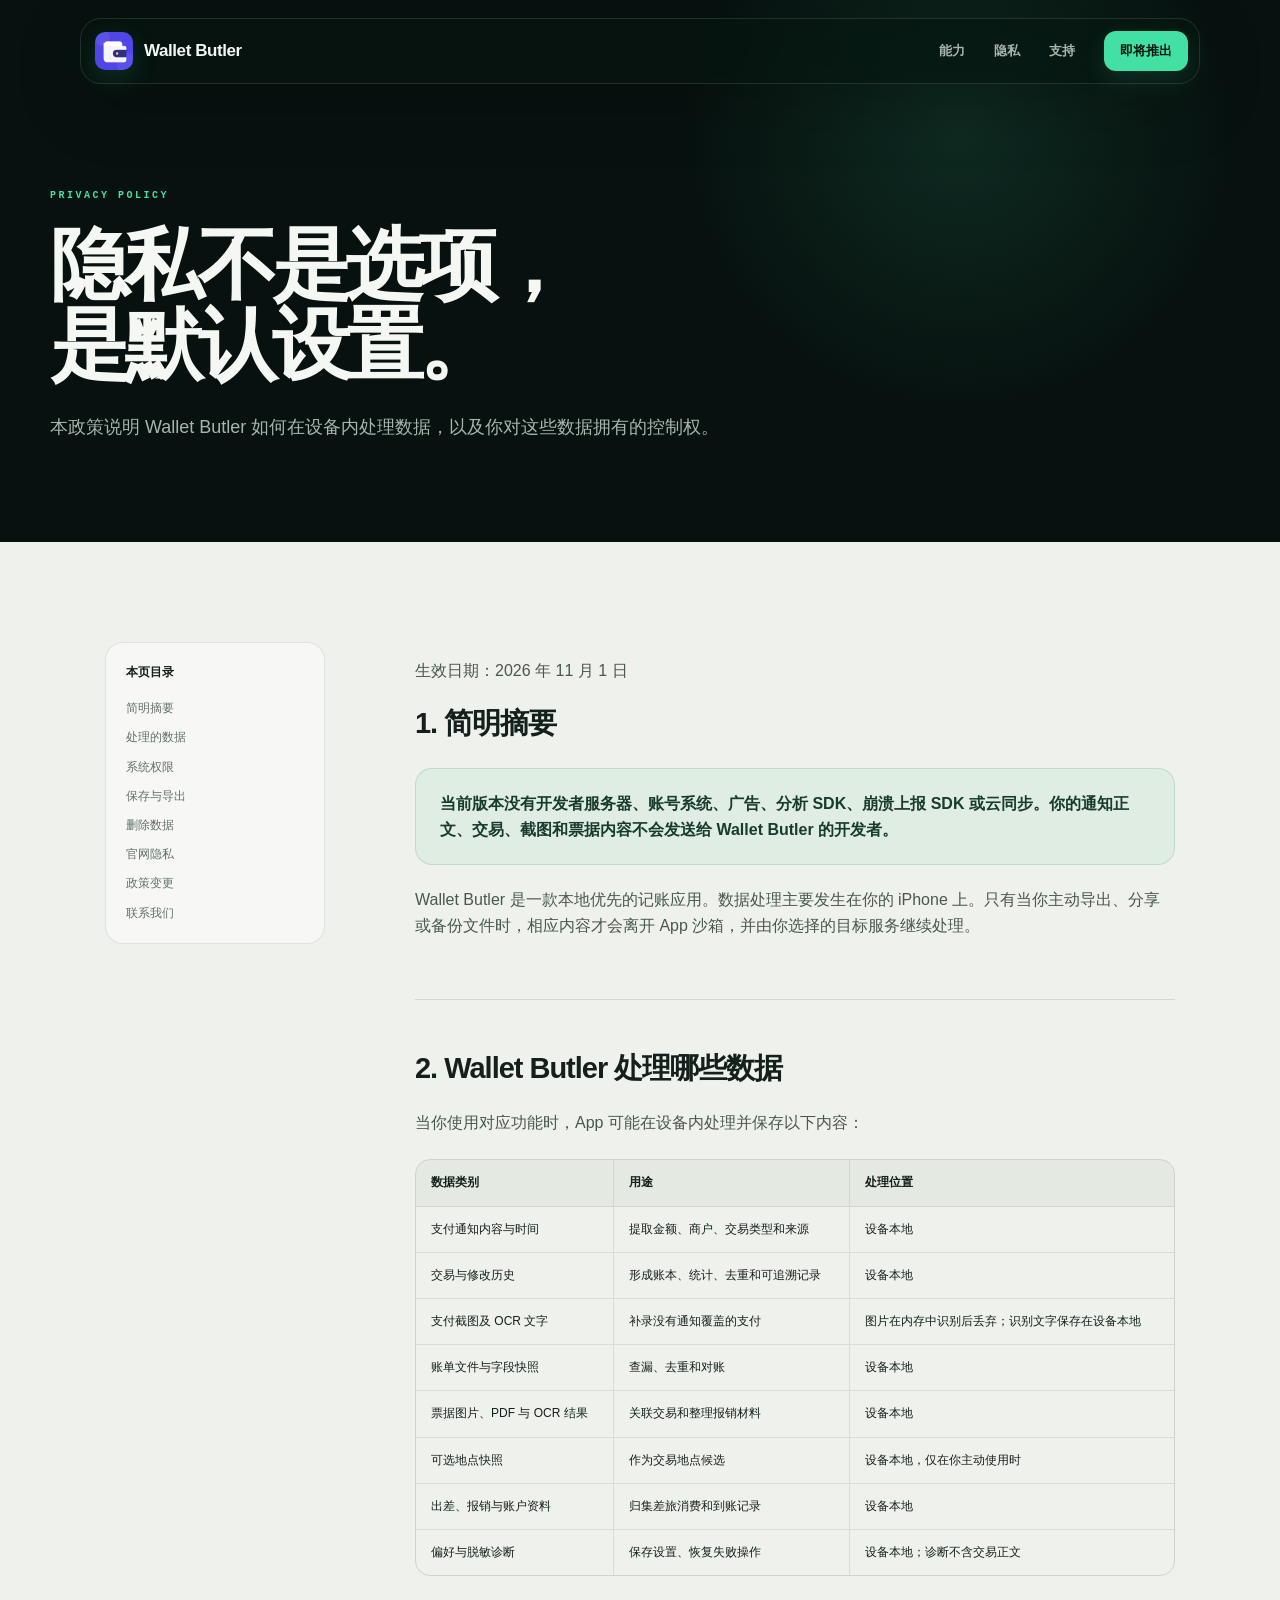
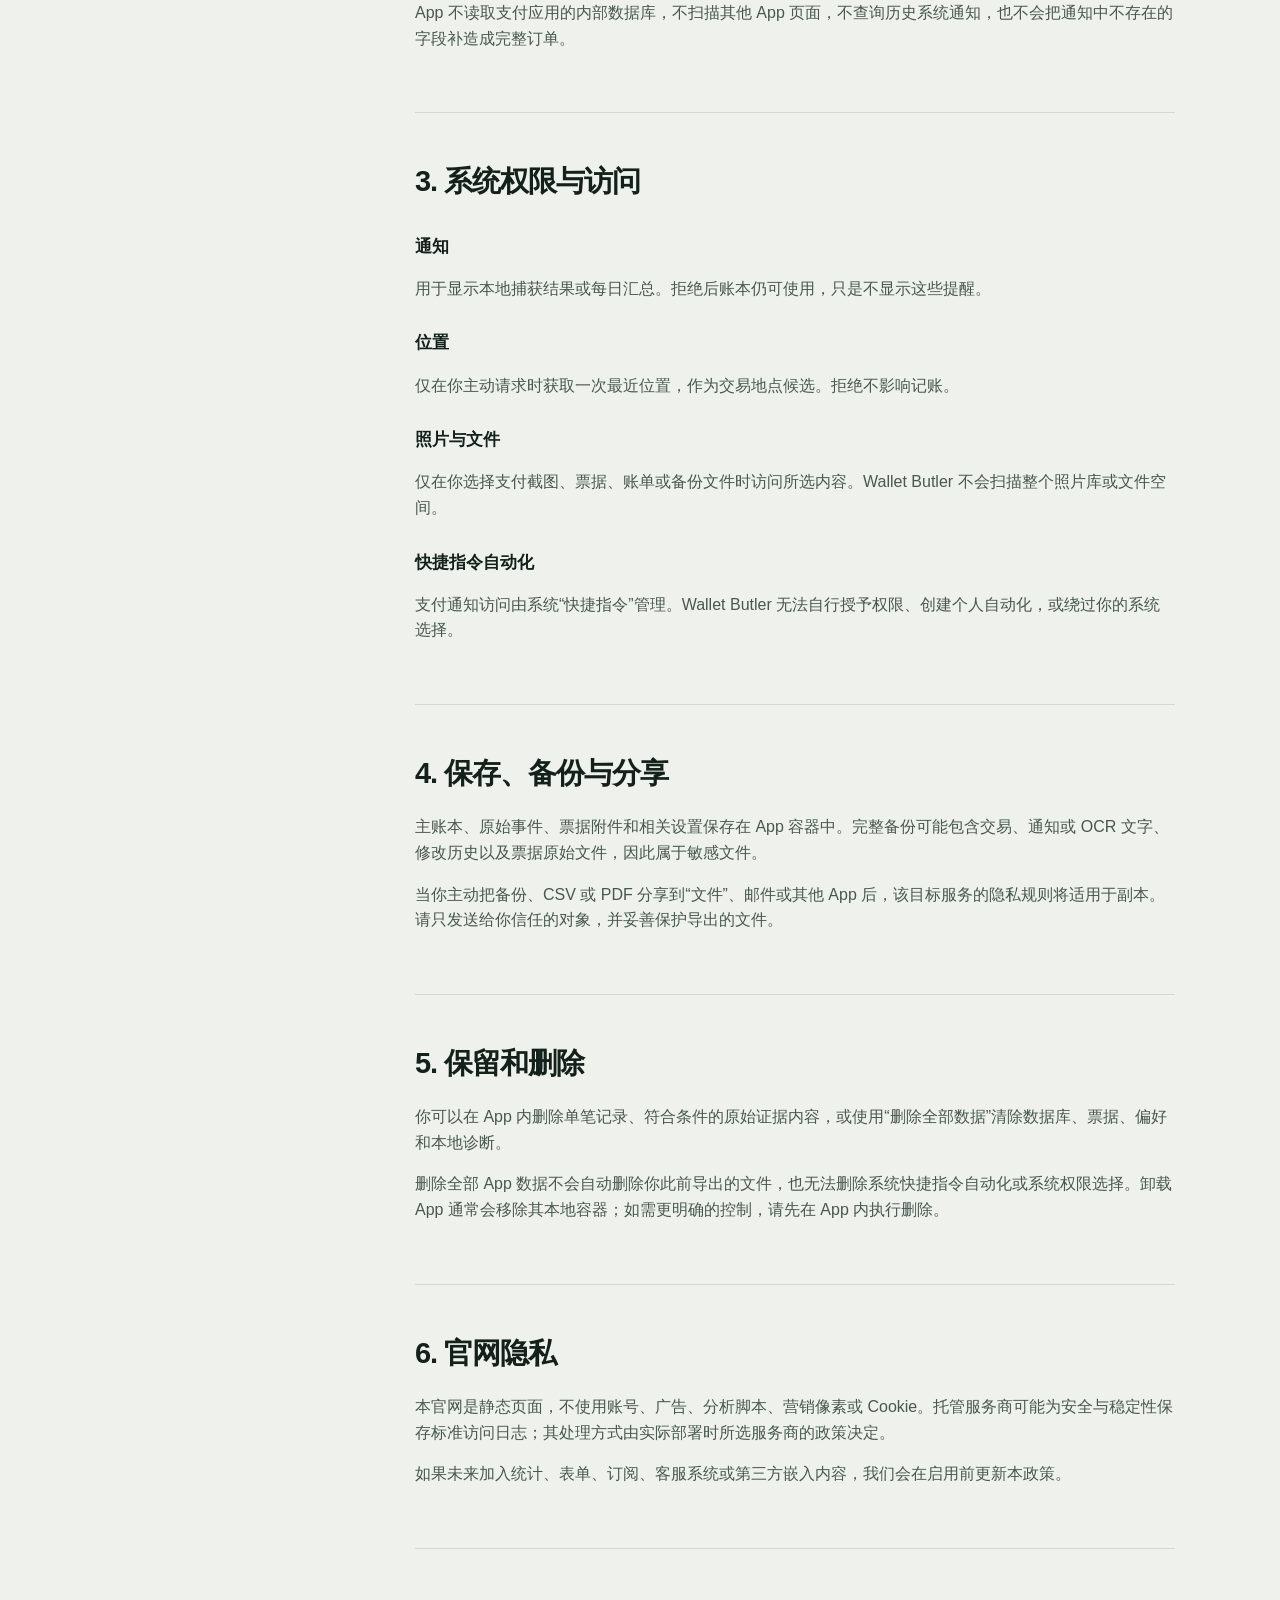
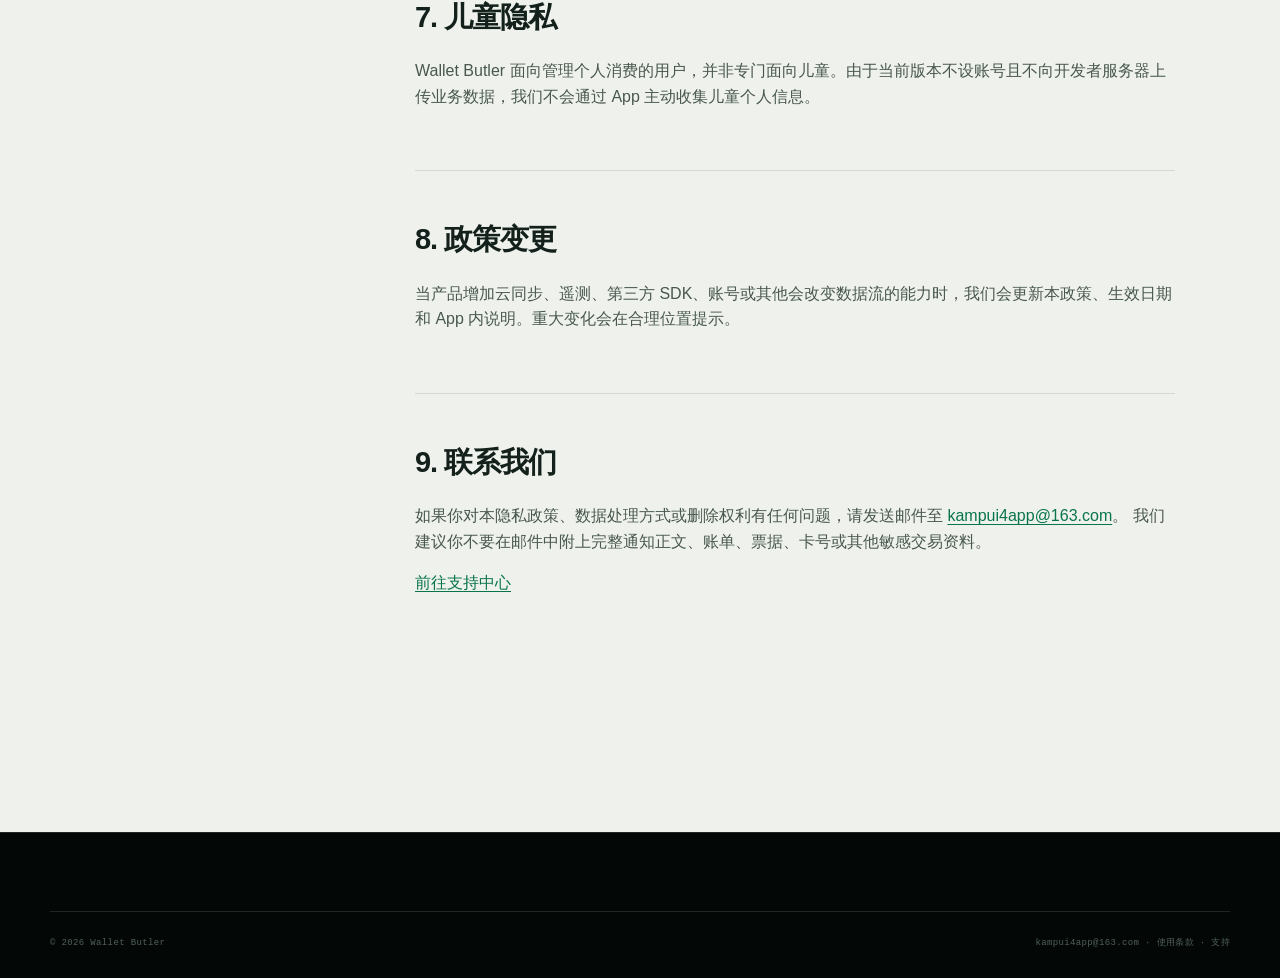
==== privacy.html @ 22703578 "Add files via upload" ====
<!doctype html>
<html lang="zh-CN">
  <head>
    <meta charset="utf-8" />
    <meta name="viewport" content="width=device-width, initial-scale=1" />
    <meta
      name="description"
      content="Wallet Butler（钱包管家）隐私政策：本地优先、最少收集、无广告和跟踪。"
    />
    <meta name="theme-color" content="#07110f" />
    <title>隐私政策 — Wallet Butler</title>
    <link rel="icon" href="favicon.svg" type="image/svg+xml" />
    <link rel="stylesheet" href="styles.css" />
    <script src="site.js" defer></script>
  </head>
  <body class="subpage">
    <a class="skip-link" href="#main">跳到主要内容</a>
    <header class="site-header">
      <div class="nav-shell">
        <a class="brand" href="index.html" aria-label="Wallet Butler 首页">
          <img class="brand-icon" src="app-icon.webp" alt="" width="38" height="38" />
          <span>Wallet Butler</span>
        </a>
        <button class="nav-toggle" type="button" aria-expanded="false" aria-controls="primary-nav">
          <span class="sr-only">打开导航</span><span></span><span></span>
        </button>
        <nav id="primary-nav" class="primary-nav" aria-label="主要导航">
          <a href="index.html#features">能力</a>
          <a href="index.html#privacy">隐私</a>
          <a href="support.html">支持</a>
          <a class="nav-cta" href="index.html#coming-soon">即将推出</a>
        </nav>
      </div>
    </header>

    <main id="main">
      <section class="legal-hero">
        <div class="section-shell">
          <p class="eyebrow">PRIVACY POLICY</p>
          <h1>隐私不是选项，<br />是默认设置。</h1>
          <p>本政策说明 Wallet Butler 如何在设备内处理数据，以及你对这些数据拥有的控制权。</p>
        </div>
      </section>

      <div class="section-shell legal-layout">
        <aside class="legal-nav" aria-label="本页目录">
          <b>本页目录</b>
          <a href="#summary">简明摘要</a>
          <a href="#data">处理的数据</a>
          <a href="#permissions">系统权限</a>
          <a href="#storage">保存与导出</a>
          <a href="#deletion">删除数据</a>
          <a href="#website">官网隐私</a>
          <a href="#changes">政策变更</a>
          <a href="#contact">联系我们</a>
        </aside>

        <article class="legal-content">
          <section id="summary">
            <p>生效日期：2026 年 11 月 1 日</p>
            <h2>1. 简明摘要</h2>
            <div class="policy-callout">
              <p>
                当前版本没有开发者服务器、账号系统、广告、分析 SDK、崩溃上报 SDK
                或云同步。你的通知正文、交易、截图和票据内容不会发送给 Wallet Butler 的开发者。
              </p>
            </div>
            <p>
              Wallet Butler
              是一款本地优先的记账应用。数据处理主要发生在你的 iPhone 上。只有当你主动导出、分享或备份文件时，相应内容才会离开 App
              沙箱，并由你选择的目标服务继续处理。
            </p>
          </section>

          <section id="data">
            <h2>2. Wallet Butler 处理哪些数据</h2>
            <p>当你使用对应功能时，App 可能在设备内处理并保存以下内容：</p>
            <table class="data-table">
              <thead><tr><th>数据类别</th><th>用途</th><th>处理位置</th></tr></thead>
              <tbody>
                <tr><td>支付通知内容与时间</td><td>提取金额、商户、交易类型和来源</td><td>设备本地</td></tr>
                <tr><td>交易与修改历史</td><td>形成账本、统计、去重和可追溯记录</td><td>设备本地</td></tr>
                <tr><td>支付截图及 OCR 文字</td><td>补录没有通知覆盖的支付</td><td>图片在内存中识别后丢弃；识别文字保存在设备本地</td></tr>
                <tr><td>账单文件与字段快照</td><td>查漏、去重和对账</td><td>设备本地</td></tr>
                <tr><td>票据图片、PDF 与 OCR 结果</td><td>关联交易和整理报销材料</td><td>设备本地</td></tr>
                <tr><td>可选地点快照</td><td>作为交易地点候选</td><td>设备本地，仅在你主动使用时</td></tr>
                <tr><td>出差、报销与账户资料</td><td>归集差旅消费和到账记录</td><td>设备本地</td></tr>
                <tr><td>偏好与脱敏诊断</td><td>保存设置、恢复失败操作</td><td>设备本地；诊断不含交易正文</td></tr>
              </tbody>
            </table>
            <p>
              App 不读取支付应用的内部数据库，不扫描其他 App 页面，不查询历史系统通知，也不会把通知中不存在的字段补造成完整订单。
            </p>
          </section>

          <section id="permissions">
            <h2>3. 系统权限与访问</h2>
            <h3>通知</h3>
            <p>用于显示本地捕获结果或每日汇总。拒绝后账本仍可使用，只是不显示这些提醒。</p>
            <h3>位置</h3>
            <p>仅在你主动请求时获取一次最近位置，作为交易地点候选。拒绝不影响记账。</p>
            <h3>照片与文件</h3>
            <p>仅在你选择支付截图、票据、账单或备份文件时访问所选内容。Wallet Butler 不会扫描整个照片库或文件空间。</p>
            <h3>快捷指令自动化</h3>
            <p>
              支付通知访问由系统“快捷指令”管理。Wallet Butler 无法自行授予权限、创建个人自动化，或绕过你的系统选择。
            </p>
          </section>

          <section id="storage">
            <h2>4. 保存、备份与分享</h2>
            <p>
              主账本、原始事件、票据附件和相关设置保存在 App 容器中。完整备份可能包含交易、通知或 OCR
              文字、修改历史以及票据原始文件，因此属于敏感文件。
            </p>
            <p>
              当你主动把备份、CSV 或 PDF 分享到“文件”、邮件或其他 App
              后，该目标服务的隐私规则将适用于副本。请只发送给你信任的对象，并妥善保护导出的文件。
            </p>
          </section>

          <section id="deletion">
            <h2>5. 保留和删除</h2>
            <p>
              你可以在 App 内删除单笔记录、符合条件的原始证据内容，或使用“删除全部数据”清除数据库、票据、偏好和本地诊断。
            </p>
            <p>
              删除全部 App 数据不会自动删除你此前导出的文件，也无法删除系统快捷指令自动化或系统权限选择。卸载 App
              通常会移除其本地容器；如需更明确的控制，请先在 App 内执行删除。
            </p>
          </section>

          <section id="website">
            <h2>6. 官网隐私</h2>
            <p>
              本官网是静态页面，不使用账号、广告、分析脚本、营销像素或 Cookie。托管服务商可能为安全与稳定性保存标准访问日志；其处理方式由实际部署时所选服务商的政策决定。
            </p>
            <p>如果未来加入统计、表单、订阅、客服系统或第三方嵌入内容，我们会在启用前更新本政策。</p>
          </section>

          <section>
            <h2>7. 儿童隐私</h2>
            <p>
              Wallet Butler 面向管理个人消费的用户，并非专门面向儿童。由于当前版本不设账号且不向开发者服务器上传业务数据，我们不会通过 App
              主动收集儿童个人信息。
            </p>
          </section>

          <section id="changes">
            <h2>8. 政策变更</h2>
            <p>
              当产品增加云同步、遥测、第三方 SDK、账号或其他会改变数据流的能力时，我们会更新本政策、生效日期和 App
              内说明。重大变化会在合理位置提示。
            </p>
          </section>

          <section id="contact">
            <h2>9. 联系我们</h2>
            <p>
              如果你对本隐私政策、数据处理方式或删除权利有任何问题，请发送邮件至
              <a href="mailto:kampui4app@163.com">kampui4app@163.com</a>。
              我们建议你不要在邮件中附上完整通知正文、账单、票据、卡号或其他敏感交易资料。
            </p>
            <p><a href="support.html">前往支持中心</a></p>
          </section>
        </article>
      </div>
    </main>

    <footer class="site-footer">
      <div class="section-shell footer-bottom">
        <span>© <span data-current-year>2026</span> Wallet Butler</span>
        <span><a href="mailto:kampui4app@163.com">kampui4app@163.com</a> · <a href="terms.html">使用条款</a> · <a href="support.html">支持</a></span>
      </div>
    </footer>
  </body>
</html>
---- styles.css ----
:root {
  --ink: #f4f7f2;
  --ink-soft: #a8b5ad;
  --ink-faint: #718079;
  --night: #07110f;
  --night-deep: #040907;
  --surface: #0c1a16;
  --line: rgba(220, 240, 230, 0.13);
  --line-strong: rgba(220, 240, 230, 0.22);
  --green: #43e0a4;
  --green-bright: #6af0bb;
  --cyan: #54d8df;
  --gold: #f4c86a;
  --paper: #eff2ec;
  --paper-ink: #13201b;
  --paper-soft: #617069;
  --shell: min(1180px, calc(100vw - 48px));
  --font-sans: -apple-system, BlinkMacSystemFont, "SF Pro Display", "PingFang SC",
    "Noto Sans CJK SC", "Microsoft YaHei", sans-serif;
  --font-mono: ui-monospace, "SFMono-Regular", "SF Mono", Menlo, Consolas, monospace;
}

* { box-sizing: border-box; }
html { scroll-behavior: smooth; scroll-padding-top: 112px; }
body {
  margin: 0;
  color: var(--ink);
  background: var(--night);
  font-family: var(--font-sans);
  font-size: 16px;
  line-height: 1.6;
  text-rendering: optimizeLegibility;
  -webkit-font-smoothing: antialiased;
}
body::selection { color: var(--night); background: var(--green); }
a { color: inherit; text-decoration: none; }
button, a { -webkit-tap-highlight-color: transparent; }
button, input { font: inherit; }
img, svg { display: block; max-width: 100%; }
.sr-only {
  position: absolute; width: 1px; height: 1px; padding: 0; margin: -1px;
  overflow: hidden; clip: rect(0, 0, 0, 0); white-space: nowrap; border: 0;
}
.skip-link {
  position: fixed; z-index: 200; top: 12px; left: 12px; padding: 10px 14px;
  color: var(--night); background: var(--green); border-radius: 10px;
  transform: translateY(-160%);
}
.skip-link:focus { transform: translateY(0); }
.section-shell { width: var(--shell); margin-inline: auto; }

.flow-canvas {
  position: fixed; z-index: -3; inset: 0; width: 100%; height: 100%;
  pointer-events: none; opacity: 0.42;
}
.ambient {
  position: fixed; z-index: -2; width: 42vw; aspect-ratio: 1; border-radius: 50%;
  filter: blur(110px); opacity: 0.1; pointer-events: none;
}
.ambient-one { top: -18vw; left: -12vw; background: var(--green); }
.ambient-two { top: 25vh; right: -24vw; background: var(--cyan); }

.site-header { position: fixed; z-index: 100; top: 18px; right: 0; left: 0; }
.nav-shell {
  display: flex; align-items: center; justify-content: space-between;
  width: min(1120px, calc(100vw - 40px)); min-height: 66px;
  padding: 9px 11px 9px 14px; margin-inline: auto;
  background: rgba(9, 21, 17, 0.64); border: 1px solid var(--line); border-radius: 21px;
  box-shadow: 0 18px 70px rgba(0, 0, 0, 0.18);
  backdrop-filter: blur(24px) saturate(145%);
  -webkit-backdrop-filter: blur(24px) saturate(145%);
  transition: background 220ms ease, box-shadow 220ms ease, border-color 220ms ease;
}
.site-header.is-scrolled .nav-shell {
  background: rgba(6, 15, 12, 0.9); border-color: var(--line-strong);
  box-shadow: 0 16px 60px rgba(0, 0, 0, 0.42);
}
.brand {
  display: inline-flex; align-items: center; gap: 11px;
  font-size: 17px; font-weight: 750; letter-spacing: -0.025em;
}
.brand-icon {
  width: 38px; height: 38px; border-radius: 10px;
  box-shadow: 0 8px 24px rgba(38, 210, 148, 0.17);
}
.brand-mark {
  display: grid; width: 36px; height: 36px; color: var(--night);
  background: linear-gradient(135deg, var(--green), var(--cyan));
  border-radius: 11px; place-items: center;
}
.brand-mark svg {
  width: 25px; fill: none; stroke: currentColor; stroke-linecap: round;
  stroke-linejoin: round; stroke-width: 2.5;
}
.primary-nav {
  display: flex; align-items: center; gap: 29px; color: var(--ink-soft);
  font-size: 13px; font-weight: 650;
}
.primary-nav a { transition: color 180ms ease; }
.primary-nav a:hover, .primary-nav a:focus-visible { color: var(--ink); }
.primary-nav .nav-cta {
  padding: 10px 16px; color: #06130f; background: var(--green);
  border-radius: 12px; box-shadow: 0 8px 24px rgba(67, 224, 164, 0.14);
}
.nav-toggle {
  display: none; width: 44px; height: 44px; padding: 0; color: var(--ink);
  background: rgba(255, 255, 255, 0.04); border: 1px solid var(--line); border-radius: 13px;
}
.nav-toggle span:not(.sr-only) {
  display: block; width: 18px; height: 2px; margin: 5px auto;
  background: currentColor; border-radius: 2px;
  transition: transform 180ms ease, opacity 180ms ease;
}

.hero { position: relative; min-height: 1460px; padding-top: 160px; overflow: hidden; }
.hero::before {
  position: absolute; top: -340px; left: 50%; width: min(1100px, 100vw);
  aspect-ratio: 1.5; content: "";
  background: radial-gradient(circle, rgba(55, 218, 160, 0.14), transparent 67%);
  transform: translateX(-50%); pointer-events: none;
}
.hero-copy { position: relative; z-index: 3; text-align: center; }
.availability-pill {
  display: inline-flex; align-items: center; gap: 10px; min-height: 38px;
  padding: 0 13px; margin-bottom: 29px; color: #c9d6ce;
  background: rgba(255, 255, 255, 0.045); border: 1px solid var(--line);
  border-radius: 999px; font-size: 12px; font-weight: 650;
  backdrop-filter: blur(12px); -webkit-backdrop-filter: blur(12px);
}
.availability-pill i, .status-badge i {
  width: 7px; height: 7px; background: var(--green); border-radius: 50%;
  box-shadow: 0 0 0 6px rgba(67, 224, 164, 0.1);
  animation: pulse 2.2s ease-in-out infinite;
}
.availability-pill b { color: var(--green); }
.eyebrow {
  margin: 0 0 21px; color: var(--green); font-family: var(--font-mono);
  font-size: 10px; font-weight: 760; letter-spacing: 0.25em;
}
.hero h1 {
  max-width: 1030px; margin: 0 auto; font-size: clamp(70px, 9.3vw, 132px);
  font-weight: 790; letter-spacing: -0.075em; line-height: 0.91;
}
.hero h1 span {
  color: transparent;
  background: linear-gradient(100deg, #f2f6f1 6%, var(--green-bright) 48%, var(--cyan) 88%);
  background-clip: text; -webkit-background-clip: text;
}
.hero-lead {
  max-width: 660px; margin: 34px auto 0; color: var(--ink-soft);
  font-size: clamp(18px, 2vw, 22px); line-height: 1.75;
}
.hero-actions {
  display: flex; flex-wrap: wrap; justify-content: center; gap: 12px; margin-top: 34px;
}
.button {
  display: inline-flex; align-items: center; justify-content: center; gap: 18px;
  min-height: 54px; padding: 0 22px; border: 1px solid transparent; border-radius: 15px;
  font-size: 14px; font-weight: 720;
  transition: transform 180ms ease, background 180ms ease, border-color 180ms ease, box-shadow 180ms ease;
}
.button:hover { transform: translateY(-2px); }
.button-primary {
  color: #06130f; background: var(--green);
  box-shadow: 0 12px 32px rgba(67, 224, 164, 0.17);
}
.button-primary:hover { background: var(--green-bright); box-shadow: 0 16px 38px rgba(67, 224, 164, 0.24); }
.button-glass, .button-ghost {
  color: var(--ink); background: rgba(255, 255, 255, 0.045); border-color: var(--line);
  backdrop-filter: blur(10px); -webkit-backdrop-filter: blur(10px);
}
.button-glass:hover, .button-ghost:hover {
  background: rgba(255, 255, 255, 0.075); border-color: var(--line-strong);
}
.hero-proof {
  display: flex; flex-wrap: wrap; justify-content: center; gap: 11px 25px;
  margin-top: 27px; color: var(--ink-faint); font-size: 12px;
}
.hero-proof span { display: inline-flex; align-items: center; gap: 7px; }
.hero-proof i { color: var(--green); font-style: normal; }

.product-stage {
  position: relative; z-index: 2; height: 750px; margin-top: 94px; perspective: 1600px;
}
.stage-halo {
  position: absolute; top: 25%; left: 50%; width: 850px; height: 460px;
  background: radial-gradient(ellipse, rgba(47, 215, 155, 0.2), rgba(42, 148, 111, 0.05) 48%, transparent 73%);
  filter: blur(20px); transform: translateX(-50%);
}
.orbit {
  position: absolute; top: 43%; left: 50%; border: 1px solid rgba(109, 229, 183, 0.12);
  border-radius: 50%; transform: translate(-50%, -50%) rotate(-10deg);
}
.orbit::before, .orbit::after {
  position: absolute; width: 8px; height: 8px; content: ""; background: var(--green);
  border-radius: 50%; box-shadow: 0 0 22px rgba(67, 224, 164, 0.8);
}
.orbit::before { top: 12%; left: 18%; }
.orbit::after { right: 11%; bottom: 19%; background: var(--cyan); }
.orbit-large { width: 930px; height: 490px; }
.orbit-small { top: 45%; width: 660px; height: 360px; transform: translate(-50%, -50%) rotate(16deg); }
.device {
  position: absolute; padding: 10px;
  background: linear-gradient(145deg, #29332f, #0d1210 52%, #313b37);
  border: 1px solid rgba(255, 255, 255, 0.16); border-radius: 50px;
  box-shadow: 0 50px 120px rgba(0, 0, 0, 0.6), inset 0 0 0 1px rgba(0, 0, 0, 0.82);
}
.device::after {
  position: absolute; inset: 5px; content: ""; border: 1px solid rgba(255, 255, 255, 0.06);
  border-radius: 45px; pointer-events: none;
}
.device-buttons::before, .device-buttons::after {
  position: absolute; left: -4px; width: 3px; content: ""; background: #1a211e;
  border-radius: 3px 0 0 3px;
}
.device-buttons::before { top: 105px; height: 56px; }
.device-buttons::after { top: 176px; height: 82px; }
.device-screen {
  position: relative; width: 100%; height: 100%; overflow: hidden;
  background: #050706; border-radius: 40px;
}
.device-screen > img { width: 100%; height: 100%; object-fit: cover; }
.device-dashboard {
  z-index: 2; top: 20px; left: calc(50% - 292px); width: 346px; height: 710px;
  transform: rotateY(4deg) rotateZ(-6deg);
}
.device-real {
  z-index: 3; top: 22px; left: calc(50% - 36px); width: 337px; height: 722px;
  transform: rotateY(-5deg) rotateZ(5deg);
}
.dashboard-preview {
  padding: 14px 14px 0; color: #edf4ef;
  background: radial-gradient(circle at 92% 8%, rgba(48, 204, 149, 0.12), transparent 31%), #07110e;
}
.island {
  position: absolute; top: 10px; left: 50%; width: 92px; height: 25px;
  background: #010202; border-radius: 18px; transform: translateX(-50%);
}
.status-row {
  display: flex; justify-content: space-between; padding: 2px 7px 13px;
  font-size: 8px; font-weight: 750;
}
.dashboard-head { display: flex; align-items: center; justify-content: space-between; margin-top: 5px; }
.dashboard-head div { display: flex; flex-direction: column; line-height: 1.2; }
.dashboard-head small { color: #819188; font-size: 8px; }
.dashboard-head strong { margin-top: 4px; font-size: 17px; letter-spacing: -0.04em; }
.dashboard-head > span {
  display: grid; width: 27px; height: 27px; color: #06120e; background: var(--green);
  border-radius: 9px; font-size: 20px; font-weight: 400; place-items: center;
}
.period-tabs {
  display: grid; grid-template-columns: repeat(3, 1fr); padding: 3px; margin-top: 15px;
  color: #73837a; background: #111d19; border: 1px solid rgba(255, 255, 255, 0.04);
  border-radius: 10px; font-size: 8px; text-align: center;
}
.period-tabs span { padding: 4px; border-radius: 7px; }
.period-tabs .active { color: var(--green); background: #1b3028; }
.period-title {
  display: flex; align-items: center; justify-content: center; gap: 24px;
  margin: 10px 0; color: #c5d0c9; font-size: 8px;
}
.period-title b { color: #617068; font-size: 13px; }
.money-card, .trend-card, .recent-card {
  background: #0d1a16; border: 1px solid rgba(231, 248, 239, 0.07); border-radius: 17px;
}
.money-card {
  padding: 16px 15px 13px;
  background: linear-gradient(155deg, rgba(58, 219, 159, 0.12), transparent 58%), #0e1e18;
}
.money-label { color: #89a097; font-size: 8px; }
.money-card > strong {
  display: block; margin-top: 6px; color: #f4f8f5; font-family: var(--font-mono);
  font-size: 24px; letter-spacing: -0.07em;
}
.money-card > strong small { color: var(--green); font-size: 10px; }
.money-meta {
  display: grid; grid-template-columns: repeat(3, 1fr); gap: 5px; padding-top: 12px;
  margin-top: 12px; border-top: 1px solid rgba(255, 255, 255, 0.065);
}
.money-meta span { display: flex; flex-direction: column; }
.money-meta small { color: #667970; font-size: 6px; }
.money-meta b { margin-top: 2px; font-family: var(--font-mono); font-size: 8px; }
.trend-card, .recent-card { padding: 13px; margin-top: 9px; }
.trend-card > div, .mini-card-title {
  display: flex; align-items: center; justify-content: space-between; font-size: 8px;
}
.trend-card small, .mini-card-title small { color: #65766d; font-size: 6px; }
.trend-card svg { margin-top: 8px; overflow: visible; }
.chart-grid { fill: none; stroke: rgba(255, 255, 255, 0.04); stroke-width: 1; }
.chart-area { fill: url(#area-gradient); }
.chart-line { fill: none; stroke: var(--green); stroke-linecap: round; stroke-width: 2.5; }
.mini-transaction {
  display: grid; grid-template-columns: 27px 1fr auto; align-items: center; gap: 8px;
  padding-top: 10px; margin-top: 10px; border-top: 1px solid rgba(255, 255, 255, 0.05);
}
.mini-transaction i {
  display: grid; width: 27px; height: 27px; color: #07120e; border-radius: 8px;
  font-size: 7px; font-style: normal; font-weight: 800; place-items: center;
}
.mini-transaction .coffee { background: var(--gold); }
.mini-transaction .train { background: var(--cyan); }
.mini-transaction span { display: flex; flex-direction: column; line-height: 1.35; }
.mini-transaction b, .mini-transaction > strong { font-size: 7px; }
.mini-transaction small { color: #65766e; font-size: 5px; }
.mini-transaction > strong { font-family: var(--font-mono); }
.tab-bar {
  position: absolute; right: 0; bottom: 0; left: 0; display: grid;
  grid-template-columns: repeat(4, 1fr); padding: 7px 8px 10px;
  background: rgba(8, 16, 13, 0.94); border-top: 1px solid rgba(255, 255, 255, 0.06);
}
.tab-bar span {
  display: flex; flex-direction: column; align-items: center; color: #596a62;
  font-size: 11px; line-height: 1;
}
.tab-bar small { margin-top: 4px; font-size: 5px; }
.tab-bar .active { color: var(--green); }
.floating-chip {
  position: absolute; z-index: 6; display: flex; align-items: center; gap: 11px;
  padding: 12px 15px; background: rgba(15, 33, 27, 0.78);
  border: 1px solid var(--line-strong); border-radius: 17px;
  box-shadow: 0 20px 55px rgba(0, 0, 0, 0.34);
  backdrop-filter: blur(20px); -webkit-backdrop-filter: blur(20px);
  animation: float 5.5s ease-in-out infinite;
}
.floating-chip > span:last-child { display: flex; flex-direction: column; line-height: 1.4; }
.floating-chip small { color: var(--ink-faint); font-size: 8px; }
.floating-chip b { font-size: 11px; }
.chip-capture { top: 305px; left: calc(50% - 455px); }
.chip-local { top: 180px; right: calc(50% - 465px); animation-delay: -2s; }
.chip-icon {
  display: grid; width: 31px; height: 31px; color: #06130f; background: var(--green);
  border-radius: 10px; font-size: 14px; font-weight: 850; place-items: center;
}
.pulse-dot {
  width: 11px; height: 11px; background: var(--green); border: 3px solid rgba(67, 224, 164, 0.2);
  border-radius: 50%; box-shadow: 0 0 18px rgba(67, 224, 164, 0.65);
}
.stage-caption {
  position: absolute; right: 0; bottom: -3px; left: 0; margin: 0;
  color: var(--ink-faint); font-family: var(--font-mono); font-size: 9px;
  letter-spacing: 0.14em; text-align: center; text-transform: uppercase;
}

.manifesto { padding-block: 170px 190px; }
.manifesto-grid {
  display: grid; grid-template-columns: 1.1fr 0.72fr; gap: 100px; align-items: start;
}
.manifesto h2, .section-heading h2, .privacy-copy h2, .cta-card h2, .legal-hero h1 {
  margin: 0; font-size: clamp(52px, 6.2vw, 84px); font-weight: 770;
  letter-spacing: -0.065em; line-height: 1.01;
}
.manifesto-copy { padding-top: 9px; color: var(--ink-soft); font-size: 18px; }
.manifesto-copy p { margin: 0 0 23px; }

.story-section {
  position: relative; padding-block: 154px 180px;
  background: linear-gradient(180deg, rgba(19, 43, 34, 0.34), transparent 17%), var(--night-deep);
  border-top: 1px solid var(--line);
}
.section-heading {
  display: grid; grid-template-columns: minmax(0, 1.2fr) minmax(280px, 0.6fr);
  gap: 90px; align-items: end; margin-bottom: 74px;
}
.section-heading h2 { font-size: clamp(48px, 6vw, 76px); }
.section-heading > p {
  max-width: 410px; margin: 0 0 6px; color: var(--ink-soft); font-size: 16px;
}
.feature-grid { display: grid; grid-template-columns: repeat(2, minmax(0, 1fr)); gap: 18px; }
.feature-panel {
  position: relative; min-height: 520px; padding: 39px; overflow: hidden;
  background: radial-gradient(circle at 92% 10%, rgba(75, 216, 167, 0.07), transparent 34%), var(--surface);
  border: 1px solid var(--line); border-radius: 36px;
}
.feature-panel::after {
  position: absolute; right: -80px; bottom: -120px; width: 260px; height: 260px;
  content: ""; background: var(--green); border-radius: 50%; filter: blur(120px); opacity: 0.06;
}
.feature-panel-wide {
  display: grid; grid-template-columns: 0.83fr 1.17fr; gap: 68px;
  min-height: 560px; grid-column: 1 / -1; align-items: center;
}
.feature-index {
  display: block; margin-bottom: 25px; color: var(--green); font-family: var(--font-mono);
  font-size: 9px; font-weight: 700; letter-spacing: 0.18em;
}
.feature-panel h3 {
  max-width: 600px; margin: 0; font-size: clamp(32px, 3.8vw, 49px);
  font-weight: 740; letter-spacing: -0.055em; line-height: 1.08;
}
.feature-panel p { max-width: 590px; margin: 21px 0 0; color: var(--ink-soft); font-size: 15px; }
.feature-footnote { display: block; margin-top: 28px; color: var(--ink-faint); font-size: 11px; }
.capture-flow { position: relative; max-width: 490px; margin-left: auto; }
.notification-card, .ledger-result {
  padding: 19px; background: rgba(23, 44, 36, 0.88);
  border: 1px solid var(--line-strong); border-radius: 21px;
  box-shadow: 0 24px 50px rgba(0, 0, 0, 0.2);
}
.notification-top { display: flex; align-items: center; gap: 10px; }
.notification-top > span:nth-child(2) { display: flex; justify-content: space-between; flex: 1; }
.notification-top small { color: var(--ink-faint); font-size: 10px; }
.wechat-mark {
  display: grid; width: 31px; height: 31px; color: white; background: #19b75c;
  border-radius: 9px; font-size: 11px; font-weight: 800; place-items: center;
}
.notification-card > strong { display: block; margin-top: 17px; font-size: 20px; }
.notification-card p { margin-top: 4px; color: var(--ink-faint); font-size: 12px; }
.flow-rail {
  display: grid; grid-template-columns: 1fr auto 1fr; align-items: center; gap: 10px;
  padding: 19px 34px; color: var(--green); font-family: var(--font-mono);
  font-size: 8px; letter-spacing: 0.12em;
}
.flow-rail i { height: 1px; background: linear-gradient(90deg, transparent, rgba(67, 224, 164, 0.45)); }
.flow-rail i:last-child { background: linear-gradient(90deg, rgba(67, 224, 164, 0.45), transparent); }
.ledger-result {
  display: grid; grid-template-columns: auto 1fr auto; align-items: center; gap: 13px;
  background: rgba(27, 58, 47, 0.88);
}
.result-check {
  display: grid; width: 35px; height: 35px; color: #06130f; background: var(--green);
  border-radius: 50%; font-weight: 800; place-items: center;
}
.ledger-result > span:nth-child(2) { display: flex; flex-direction: column; }
.ledger-result small { color: #779087; font-size: 9px; }
.ledger-result b, .ledger-result > strong { font-size: 13px; }
.ledger-result > strong { font-family: var(--font-mono); }
.feature-symbol {
  position: relative; display: grid; width: 145px; height: 145px; margin: 28px 0 54px;
  background: radial-gradient(circle, rgba(69, 222, 166, 0.18), rgba(69, 222, 166, 0.02) 66%);
  border: 1px solid rgba(68, 224, 166, 0.15); border-radius: 50%; place-items: center;
}
.camera-symbol i { width: 66px; height: 50px; border: 4px solid var(--green); border-radius: 13px; }
.camera-symbol i::before {
  position: absolute; top: 39px; left: 58px; width: 28px; height: 28px;
  content: ""; border: 4px solid var(--green); border-radius: 50%;
}
.camera-symbol b {
  position: absolute; top: 43px; left: 48px; width: 20px; height: 8px;
  background: var(--green); border-radius: 5px 5px 0 0;
}
.feature-panel-green {
  color: #07130f;
  background: radial-gradient(circle at 82% 10%, rgba(255, 255, 255, 0.32), transparent 31%),
    linear-gradient(145deg, #54e1aa, #30bf88);
  border-color: transparent;
}
.feature-panel-green .feature-index, .feature-panel-green p { color: rgba(7, 24, 18, 0.66); }
.trip-visual {
  padding: 27px; margin: 23px 0 48px; background: rgba(5, 30, 21, 0.88);
  border: 1px solid rgba(255, 255, 255, 0.18); border-radius: 26px;
  box-shadow: 0 26px 60px rgba(3, 51, 34, 0.16);
}
.trip-route { display: flex; align-items: center; gap: 10px; color: white; }
.trip-route b { font-family: var(--font-mono); font-size: 24px; letter-spacing: -0.05em; }
.trip-route span { flex: 1; height: 1px; background: linear-gradient(90deg, var(--green), rgba(84, 216, 223, 0.4)); }
.trip-route i { width: 7px; height: 7px; background: var(--green); border-radius: 50%; }
.trip-route i:last-child { background: var(--cyan); }
.trip-total {
  display: flex; align-items: end; justify-content: space-between; padding-top: 24px;
  margin-top: 24px; border-top: 1px solid rgba(255, 255, 255, 0.12);
}
.trip-total small { color: #86a198; }
.trip-total strong { color: white; font-family: var(--font-mono); font-size: 20px; }
.trace-panel { min-height: 430px; }
.trace-flow { display: flex; align-items: center; justify-content: center; }
.trace-flow > div {
  display: flex; flex-direction: column; align-items: center; width: 126px;
  padding: 20px 10px; text-align: center;
}
.trace-flow i {
  display: grid; width: 49px; height: 49px; margin-bottom: 15px; color: var(--green);
  background: rgba(67, 224, 164, 0.08); border: 1px solid rgba(67, 224, 164, 0.25);
  border-radius: 50%; font-family: var(--font-mono); font-size: 10px;
  font-style: normal; place-items: center;
}
.trace-flow span { font-size: 12px; font-weight: 700; }
.trace-flow b { margin-top: 4px; color: var(--ink-faint); font-size: 9px; font-weight: 500; }
.trace-flow em {
  width: 62px; height: 1px;
  background: linear-gradient(90deg, rgba(67, 224, 164, 0.1), var(--green), rgba(67, 224, 164, 0.1));
}

.privacy-stage {
  position: relative; padding-block: 190px; overflow: hidden;
  background: radial-gradient(circle at 22% 47%, rgba(51, 217, 157, 0.09), transparent 32%), var(--night);
  border-top: 1px solid var(--line);
}
.privacy-layout {
  display: grid; grid-template-columns: 0.9fr 1.1fr; gap: 115px; align-items: center;
}
.privacy-device-wrap { position: relative; min-height: 760px; }
.privacy-glow {
  position: absolute; top: 20%; left: 50%; width: 500px; height: 500px;
  background: rgba(42, 208, 148, 0.2); border-radius: 50%;
  filter: blur(120px); transform: translateX(-50%);
}
.privacy-ring {
  position: absolute; top: 48%; left: 50%; border: 1px solid rgba(91, 225, 176, 0.14);
  border-radius: 50%; transform: translate(-50%, -50%) rotate(-12deg);
}
.ring-one { width: 580px; height: 360px; }
.ring-two { width: 470px; height: 650px; transform: translate(-50%, -50%) rotate(26deg); }
.privacy-device {
  top: 0; left: 50%; width: 344px; height: 747px; transform: translateX(-50%) rotate(-3deg);
}
.privacy-tag {
  position: absolute; z-index: 5; padding: 9px 14px; color: #dce7e0;
  background: rgba(15, 34, 27, 0.82); border: 1px solid var(--line-strong);
  border-radius: 999px; box-shadow: 0 16px 40px rgba(0, 0, 0, 0.25);
  font-size: 11px; font-weight: 650; backdrop-filter: blur(15px);
  -webkit-backdrop-filter: blur(15px);
}
.tag-one { top: 135px; left: -18px; }
.tag-two { top: 350px; right: -30px; }
.tag-three { bottom: 100px; left: -12px; }
.privacy-copy h2 span { color: var(--green); }
.privacy-lead { max-width: 600px; margin: 31px 0 0; color: var(--ink-soft); font-size: 17px; }
.privacy-points { margin-top: 39px; border-block: 1px solid var(--line); }
.privacy-points article {
  display: grid; grid-template-columns: 43px 1fr; gap: 18px; padding-block: 23px;
  border-bottom: 1px solid var(--line);
}
.privacy-points article:last-child { border-bottom: 0; }
.privacy-points article > span { color: var(--green); font-family: var(--font-mono); font-size: 10px; }
.privacy-points b { display: block; margin-top: -5px; font-size: 15px; }
.privacy-points p { margin: 4px 0 0; color: var(--ink-faint); font-size: 13px; }
.text-link {
  display: inline-flex; align-items: center; gap: 13px; margin-top: 33px;
  color: var(--green); font-size: 14px; font-weight: 700;
}
.text-link span { transition: transform 180ms ease; }
.text-link:hover span { transform: translate(3px, -3px); }

.method-section { padding-block: 175px; background: var(--paper); color: var(--paper-ink); }
.method-section .eyebrow { color: #16815c; }
.method-section .section-heading > p { color: var(--paper-soft); }
.method-list { padding: 0; margin: 0; list-style: none; border-top: 1px solid rgba(20, 41, 32, 0.17); }
.method-list li {
  display: grid; grid-template-columns: 70px 1fr auto; gap: 24px; align-items: center;
  min-height: 150px; padding: 28px 6px; border-bottom: 1px solid rgba(20, 41, 32, 0.17);
}
.method-list li > span { color: #208662; font-family: var(--font-mono); font-size: 12px; }
.method-list b { font-size: 24px; letter-spacing: -0.035em; }
.method-list p { max-width: 650px; margin: 7px 0 0; color: var(--paper-soft); }
.method-list i {
  padding: 8px 13px; color: #18694e; background: rgba(29, 139, 98, 0.08);
  border-radius: 999px; font-size: 11px; font-style: normal; font-weight: 650;
}
.cta-section { padding-block: 120px; background: var(--night-deep); }
.cta-card {
  position: relative; display: grid; grid-template-columns: 1fr auto; gap: 60px;
  align-items: end; min-height: 490px; padding: 62px; overflow: hidden;
  background: radial-gradient(circle at 85% 25%, rgba(84, 216, 223, 0.18), transparent 30%),
    linear-gradient(135deg, #173b2f, #0a1a15 72%);
  border: 1px solid rgba(130, 237, 197, 0.18); border-radius: 48px;
}
.cta-orb {
  position: absolute; top: -120px; right: 5%; width: 370px; height: 370px;
  background: linear-gradient(145deg, var(--green), var(--cyan)); border-radius: 50%; opacity: 0.08;
}
.cta-card h2 { position: relative; font-size: clamp(52px, 6.7vw, 82px); }
.cta-card p:not(.eyebrow) { max-width: 620px; margin: 27px 0 0; color: var(--ink-soft); }
.cta-actions {
  position: relative; display: flex; flex-direction: column; align-items: stretch;
  gap: 13px; min-width: 230px;
}
.status-badge {
  display: flex; align-items: center; justify-content: center; gap: 12px;
  min-height: 49px; padding: 0 18px; color: #b9cbc1;
  background: rgba(255, 255, 255, 0.04); border: 1px solid var(--line);
  border-radius: 14px; font-size: 12px;
}
.button-light { color: #07130f; background: var(--ink); }

.site-footer { padding: 78px 0 28px; background: #030806; border-top: 1px solid var(--line); }
.footer-grid {
  display: grid; grid-template-columns: 1fr auto; gap: 80px; padding-bottom: 70px;
}
.footer-brand > p { margin: 18px 0 0; color: var(--ink-faint); font-size: 14px; }
.footer-links {
  display: grid; grid-template-columns: repeat(2, minmax(130px, 1fr)); gap: 70px;
}
.footer-links > div { display: flex; flex-direction: column; gap: 9px; }
.footer-links b { margin-bottom: 8px; color: var(--ink); font-size: 12px; }
.footer-links a { color: var(--ink-faint); font-size: 12px; }
.footer-links a:hover { color: var(--green); }
.footer-bottom {
  display: flex; justify-content: space-between; padding-top: 24px; color: #516058;
  border-top: 1px solid var(--line); font-family: var(--font-mono);
  font-size: 9px; letter-spacing: 0.04em;
}
.js .reveal {
  opacity: 0; translate: 0 26px;
  transition: opacity 720ms cubic-bezier(0.2, 0.75, 0.2, 1),
    translate 720ms cubic-bezier(0.2, 0.75, 0.2, 1);
  transition-delay: var(--reveal-delay, 0ms);
}
.js .reveal.is-visible { opacity: 1; translate: 0 0; }
.button:focus-visible, .text-link:focus-visible, .primary-nav a:focus-visible,
.brand:focus-visible, .availability-pill:focus-visible, .footer-links a:focus-visible,
summary:focus-visible {
  outline: 3px solid rgba(67, 224, 164, 0.34); outline-offset: 3px;
}

/* Privacy, terms and support pages share the same product shell. */
.subpage { color: var(--paper-ink); background: var(--paper); }
.subpage .site-header, .subpage .site-footer { color: var(--ink); }
.legal-hero {
  padding: 188px 0 100px; color: var(--ink);
  background: radial-gradient(circle at 75% 25%, rgba(67, 224, 164, 0.12), transparent 27%), var(--night);
}
.legal-hero h1 { max-width: 900px; }
.legal-hero > .section-shell > p:last-child {
  max-width: 700px; margin: 28px 0 0; color: var(--ink-soft); font-size: 18px;
}
.legal-layout {
  display: grid; grid-template-columns: 220px minmax(0, 760px); gap: 90px;
  align-items: start; justify-content: center; padding-block: 100px 130px;
}
.legal-nav {
  position: sticky; top: 114px; display: flex; flex-direction: column; gap: 10px;
  padding: 20px; color: var(--paper-soft); background: rgba(255, 255, 255, 0.48);
  border: 1px solid rgba(18, 43, 33, 0.1); border-radius: 18px;
}
.legal-nav b { margin-bottom: 7px; color: var(--paper-ink); font-size: 12px; }
.legal-nav a { font-size: 12px; }
.legal-nav a:hover { color: #147550; }
.legal-content { min-width: 0; }
.legal-content section {
  padding-bottom: 45px; margin-bottom: 45px;
  border-bottom: 1px solid rgba(20, 41, 32, 0.13); scroll-margin-top: 120px;
}
.legal-content section:last-child { border-bottom: 0; }
.legal-content h2 { margin: 0 0 18px; font-size: 29px; letter-spacing: -0.035em; }
.legal-content h3 { margin: 28px 0 8px; font-size: 17px; }
.legal-content p, .legal-content li { color: #48574f; }
.legal-content a { color: #08744c; text-decoration: underline; text-underline-offset: 3px; }
.policy-callout {
  padding: 22px 24px; margin: 22px 0; background: rgba(39, 176, 123, 0.08);
  border: 1px solid rgba(26, 139, 96, 0.17); border-radius: 17px;
}
.policy-callout p { margin: 0; color: #173c2e; font-weight: 600; }
.data-table {
  width: 100%; margin: 24px 0; overflow: hidden;
  border: 1px solid rgba(20, 41, 32, 0.15); border-collapse: separate;
  border-spacing: 0; border-radius: 15px; font-size: 12px;
}
.data-table th, .data-table td {
  padding: 13px 15px; text-align: left; border-right: 1px solid rgba(20, 41, 32, 0.1);
  border-bottom: 1px solid rgba(20, 41, 32, 0.1);
}
.data-table th:last-child, .data-table td:last-child { border-right: 0; }
.data-table tbody tr:last-child td { border-bottom: 0; }
.data-table th { background: rgba(20, 75, 53, 0.05); }
.subpage .footer-bottom a:hover { color: var(--green); }
.support-grid {
  display: grid; grid-template-columns: repeat(2, minmax(0, 1fr)); gap: 15px; margin-top: 52px;
}
.support-card {
  padding: 28px; background: rgba(255, 255, 255, 0.055);
  border: 1px solid var(--line); border-radius: 23px;
}
.support-card > span { color: var(--green); font-family: var(--font-mono); font-size: 10px; }
.support-card h2 { margin: 17px 0 6px; font-size: 21px; }
.support-card p {
  margin: 0 !important; color: var(--ink-soft) !important; font-size: 13px !important;
}
.subpage .content-section { padding-block: 110px 140px; }
.faq-list { margin-top: 40px; border-top: 1px solid rgba(20, 41, 32, 0.17); }
.faq-list details { border-bottom: 1px solid rgba(20, 41, 32, 0.17); }
.faq-list summary {
  display: flex; align-items: center; justify-content: space-between;
  padding: 27px 2px; cursor: pointer; font-size: 18px; font-weight: 700; list-style: none;
}
.faq-list summary::-webkit-details-marker { display: none; }
.faq-list summary::after {
  content: "＋"; color: #208662; font-size: 22px; font-weight: 400;
  transition: transform 180ms ease;
}
.faq-list details[open] summary::after { transform: rotate(45deg); }
.faq-list details p {
  max-width: 780px; padding: 0 48px 28px 2px; margin: -9px 0 0; color: var(--paper-soft);
}

@keyframes pulse {
  0%, 100% { opacity: 1; }
  50% { opacity: 0.45; }
}
@keyframes float {
  0%, 100% { transform: translateY(0); }
  50% { transform: translateY(-9px); }
}

@media (max-width: 980px) {
  .hero { min-height: 1320px; }
  .product-stage { transform: scale(0.88); }
  .manifesto-grid, .section-heading, .privacy-layout { grid-template-columns: 1fr; gap: 46px; }
  .manifesto-copy { max-width: 680px; }
  .feature-panel-wide { grid-template-columns: 1fr; gap: 45px; }
  .capture-flow { width: 100%; max-width: 560px; margin: 0; }
  .privacy-layout { gap: 70px; }
  .privacy-device-wrap { order: 2; }
  .privacy-copy { order: 1; }
  .cta-card { grid-template-columns: 1fr; align-items: start; }
  .cta-actions { max-width: 320px; }
}

@media (max-width: 760px) {
  :root { --shell: min(100% - 32px, 620px); }
  html { scroll-padding-top: 90px; }
  .site-header { top: 10px; }
  .nav-shell {
    width: calc(100vw - 20px); min-height: 60px; padding: 7px 8px 7px 11px; border-radius: 18px;
  }
  .brand { gap: 9px; font-size: 15px; }
  .brand-icon, .brand-mark { width: 35px; height: 35px; }
  .nav-toggle { position: relative; z-index: 2; display: block; }
  .nav-toggle[aria-expanded="true"] span:not(.sr-only):nth-of-type(2) {
    transform: translateY(3.5px) rotate(45deg);
  }
  .nav-toggle[aria-expanded="true"] span:not(.sr-only):nth-of-type(3) {
    transform: translateY(-3.5px) rotate(-45deg);
  }
  .primary-nav {
    position: absolute; top: 68px; right: 10px; left: 10px; display: grid; gap: 4px;
    padding: 10px; visibility: hidden; background: rgba(7, 17, 14, 0.96);
    border: 1px solid var(--line-strong); border-radius: 18px;
    box-shadow: 0 25px 70px rgba(0, 0, 0, 0.55); opacity: 0; transform: translateY(-8px);
    backdrop-filter: blur(22px); -webkit-backdrop-filter: blur(22px);
    transition: opacity 180ms ease, transform 180ms ease, visibility 180ms ease;
  }
  .primary-nav.is-open { visibility: visible; opacity: 1; transform: translateY(0); }
  .primary-nav a, .primary-nav .nav-cta { padding: 13px 14px; border-radius: 11px; }
  .primary-nav .nav-cta { margin-top: 2px; text-align: center; }
  .hero { min-height: 1130px; padding-top: 130px; }
  .availability-pill { margin-bottom: 24px; }
  .hero h1 { font-size: clamp(56px, 17vw, 82px); line-height: 0.94; }
  .hero-lead { margin-top: 25px; font-size: 16px; }
  .hero-actions {
    display: grid; width: 100%; max-width: 380px; margin: 29px auto 0;
  }
  .button { width: 100%; }
  .hero-proof { align-items: center; flex-direction: column; gap: 6px; }
  .product-stage {
    left: 50%; width: 760px; height: 640px; margin-top: 54px;
    transform: translateX(-50%) scale(0.67); transform-origin: top center;
  }
  .device-dashboard { left: calc(50% - 280px); }
  .device-real { left: calc(50% - 42px); }
  .chip-capture { left: calc(50% - 386px); }
  .chip-local { right: calc(50% - 390px); }
  .manifesto { padding-block: 110px 125px; }
  .manifesto h2, .section-heading h2, .privacy-copy h2, .cta-card h2, .legal-hero h1 {
    font-size: clamp(42px, 12vw, 60px);
  }
  .manifesto-grid { gap: 35px; }
  .manifesto-copy { font-size: 16px; }
  .story-section, .privacy-stage, .method-section { padding-block: 110px; }
  .section-heading { gap: 26px; margin-bottom: 48px; }
  .feature-grid { grid-template-columns: 1fr; }
  .feature-panel, .feature-panel-wide {
    min-height: 0; padding: 27px; grid-column: auto; border-radius: 27px;
  }
  .feature-panel h3 { font-size: 34px; }
  .feature-symbol { width: 120px; height: 120px; margin-bottom: 40px; }
  .trip-visual { padding: 21px; margin-bottom: 38px; }
  .trip-route b { font-size: 19px; }
  .trip-total { align-items: start; flex-direction: column; gap: 6px; }
  .trace-flow { align-items: stretch; flex-direction: column; }
  .trace-flow > div {
    flex-direction: row; width: 100%; gap: 13px; padding: 8px 0; text-align: left;
  }
  .trace-flow i { flex: 0 0 39px; width: 39px; height: 39px; margin: 0; }
  .trace-flow b { margin: 0 0 0 auto; align-self: center; }
  .trace-flow em { width: 1px; height: 20px; margin-left: 19px; }
  .privacy-device-wrap {
    left: 50%; width: 580px; min-height: 690px;
    transform: translateX(-50%) scale(0.86); transform-origin: top center;
  }
  .method-list li { grid-template-columns: 42px 1fr; gap: 14px; min-height: 140px; }
  .method-list i { display: none; }
  .method-list b { font-size: 20px; }
  .method-list p { font-size: 13px; }
  .cta-section { padding-block: 70px; }
  .cta-card {
    min-height: 570px; padding: 35px 27px; align-content: space-between; border-radius: 32px;
  }
  .cta-actions { width: 100%; max-width: none; }
  .footer-grid { grid-template-columns: 1fr; gap: 45px; padding-bottom: 50px; }
  .footer-links { gap: 35px; }
  .footer-bottom { align-items: flex-start; flex-direction: column; gap: 9px; }
  .legal-hero { padding: 145px 0 70px; }
  .legal-hero > .section-shell > p:last-child { font-size: 16px; }
  .legal-layout { grid-template-columns: 1fr; gap: 40px; padding-block: 60px 90px; }
  .legal-nav { position: static; display: grid; grid-template-columns: repeat(2, 1fr); }
  .legal-nav b { grid-column: 1 / -1; }
  .data-table { display: block; overflow-x: auto; }
  .support-grid { grid-template-columns: 1fr; }
  .subpage .content-section { padding-block: 75px 100px; }
}

@media (max-width: 420px) {
  .availability-pill { gap: 7px; padding-inline: 11px; font-size: 10px; }
  .hero { min-height: 1080px; }
  .hero h1 { font-size: 56px; }
  .product-stage { transform: translateX(-50%) scale(0.59); }
  .privacy-device-wrap { transform: translateX(-50%) scale(0.76); }
}

@media (prefers-reduced-motion: reduce) {
  html { scroll-behavior: auto; }
  *, *::before, *::after {
    animation-duration: 0.01ms !important; animation-iteration-count: 1 !important;
    transition-duration: 0.01ms !important;
  }
  .js .reveal { opacity: 1; translate: none; }
  .flow-canvas { display: none; }
}

/* Landing-page refinement: continuous sections, Apple-like scene rhythm and visible motion. */
.landing-page main {
  overflow: clip;
  background:
    radial-gradient(circle at 15% 31%, rgba(48, 205, 151, 0.055), transparent 24%),
    linear-gradient(180deg, #07110f 0%, #050c0a 58%, #07110f 100%);
}

.landing-page .hero {
  min-height: 1430px;
  background:
    radial-gradient(ellipse at 50% 43%, rgba(55, 218, 160, 0.055), transparent 42%),
    linear-gradient(180deg, rgba(5, 18, 14, 0.35), transparent 74%);
}

.landing-page .hero::after {
  position: absolute;
  z-index: -1;
  right: 0;
  bottom: 0;
  left: 0;
  height: 320px;
  content: "";
  background: linear-gradient(180deg, transparent, rgba(4, 9, 7, 0.96));
  pointer-events: none;
}

.product-stage {
  --stage-tilt-x: 0deg;
  --stage-tilt-y: 0deg;
  --stage-tilt-y-reverse: 0deg;
}

.device-dashboard {
  transform:
    rotateX(var(--stage-tilt-y))
    rotateY(calc(4deg + var(--stage-tilt-x)))
    rotateZ(-6deg);
  animation: dashboard-drift 7s ease-in-out infinite;
  transition: transform 480ms cubic-bezier(0.2, 0.75, 0.2, 1);
}

.device-real {
  transform:
    rotateX(var(--stage-tilt-y-reverse))
    rotateY(calc(-5deg + var(--stage-tilt-x)))
    rotateZ(5deg);
  animation: real-device-drift 7.8s ease-in-out infinite -1.7s;
  transition: transform 480ms cubic-bezier(0.2, 0.75, 0.2, 1);
}

.privacy-device {
  animation: privacy-device-drift 8s ease-in-out infinite;
}

.orbit-large {
  animation: orbit-turn 22s linear infinite;
}

.orbit-small {
  animation: orbit-turn-reverse 18s linear infinite;
}

.stage-halo,
.privacy-glow {
  animation: halo-breathe 5.5s ease-in-out infinite;
}

.chart-line {
  stroke-dasharray: 430;
  stroke-dashoffset: 430;
  animation: chart-draw 3.8s ease-in-out infinite;
}

.principle-rail {
  position: relative;
  z-index: 4;
  display: grid;
  grid-template-columns: repeat(3, 1fr);
  padding: 10px;
  margin-top: -34px;
  background: rgba(12, 29, 23, 0.68);
  border: 1px solid var(--line);
  border-radius: 30px;
  box-shadow: 0 28px 90px rgba(0, 0, 0, 0.24);
  backdrop-filter: blur(26px) saturate(130%);
  -webkit-backdrop-filter: blur(26px) saturate(130%);
}

.principle-rail > div {
  display: flex;
  align-items: center;
  gap: 15px;
  min-height: 88px;
  padding: 16px 24px;
  border-right: 1px solid var(--line);
}

.principle-rail > div:last-child {
  border-right: 0;
}

.principle-icon {
  display: grid;
  flex: 0 0 38px;
  width: 38px;
  height: 38px;
  color: var(--green);
  background: rgba(67, 224, 164, 0.08);
  border: 1px solid rgba(67, 224, 164, 0.16);
  border-radius: 50%;
  font-size: 16px;
  place-items: center;
}

.principle-rail p {
  display: flex;
  flex-direction: column;
  margin: 0;
}

.principle-rail b {
  font-size: 13px;
}

.principle-rail small {
  margin-top: 2px;
  color: var(--ink-faint);
  font-size: 10px;
}

.manifesto {
  position: relative;
  padding-block: 190px 210px;
}

.manifesto::before {
  position: absolute;
  top: 112px;
  left: -9%;
  width: 260px;
  height: 1px;
  content: "";
  background: linear-gradient(90deg, transparent, rgba(67, 224, 164, 0.32), transparent);
}

.story-section {
  padding-block: 170px 210px;
  background:
    radial-gradient(circle at 88% 6%, rgba(67, 224, 164, 0.065), transparent 23%),
    linear-gradient(180deg, rgba(4, 9, 7, 0.1), rgba(3, 8, 6, 0.82) 28%, rgba(5, 13, 10, 0.96));
  border-top-color: rgba(220, 240, 230, 0.08);
}

.experience-stack {
  display: flex;
  flex-direction: column;
  gap: 34px;
}

.experience-scene {
  position: relative;
  display: grid;
  grid-template-columns: minmax(0, 0.88fr) minmax(440px, 1.12fr);
  gap: 80px;
  align-items: center;
  min-height: 650px;
  padding: clamp(52px, 6vw, 82px);
  overflow: hidden;
  isolation: isolate;
  background:
    radial-gradient(circle at 85% 22%, rgba(67, 224, 164, 0.095), transparent 31%),
    linear-gradient(145deg, rgba(17, 40, 32, 0.82), rgba(8, 20, 16, 0.9));
  border: 1px solid rgba(220, 240, 230, 0.105);
  border-radius: 58px;
  box-shadow:
    0 40px 100px rgba(0, 0, 0, 0.18),
    inset 0 1px 0 rgba(255, 255, 255, 0.025);
  transition:
    border-color 450ms ease,
    box-shadow 450ms ease,
    translate 450ms cubic-bezier(0.2, 0.75, 0.2, 1);
}

.experience-scene::before {
  position: absolute;
  z-index: -1;
  width: 480px;
  height: 480px;
  content: "";
  background: var(--green);
  border-radius: 50%;
  filter: blur(180px);
  opacity: 0.045;
  pointer-events: none;
}

.experience-scene:hover {
  border-color: rgba(125, 239, 195, 0.18);
  box-shadow:
    0 50px 130px rgba(0, 0, 0, 0.28),
    inset 0 1px 0 rgba(255, 255, 255, 0.04);
  translate: 0 -4px;
}

.experience-scene:nth-child(even) {
  grid-template-columns: minmax(440px, 1.12fr) minmax(0, 0.88fr);
  background:
    radial-gradient(circle at 16% 28%, rgba(84, 216, 223, 0.08), transparent 32%),
    linear-gradient(215deg, rgba(16, 37, 31, 0.86), rgba(7, 18, 15, 0.93));
}

.experience-scene:nth-child(even) .scene-copy {
  order: 2;
}

.experience-scene:nth-child(even) .scene-visual {
  order: 1;
}

.scene-copy {
  position: relative;
  z-index: 2;
}

.scene-label {
  display: inline-flex;
  align-items: center;
  gap: 9px;
  margin-bottom: 27px;
  color: var(--green);
  font-family: var(--font-mono);
  font-size: 10px;
  font-weight: 700;
  letter-spacing: 0.13em;
}

.scene-label i {
  display: grid;
  width: 27px;
  height: 27px;
  background: rgba(67, 224, 164, 0.09);
  border: 1px solid rgba(67, 224, 164, 0.16);
  border-radius: 50%;
  font-style: normal;
  place-items: center;
}

.scene-copy h3 {
  margin: 0;
  font-size: clamp(43px, 5vw, 68px);
  font-weight: 750;
  letter-spacing: -0.065em;
  line-height: 1.02;
}

.scene-copy > p {
  max-width: 490px;
  margin: 27px 0 0;
  color: var(--ink-soft);
  font-size: 16px;
  line-height: 1.78;
}

.scene-copy > small {
  display: block;
  max-width: 430px;
  padding-top: 24px;
  margin-top: 28px;
  color: var(--ink-faint);
  border-top: 1px solid var(--line);
  font-size: 11px;
}

.scene-visual {
  position: relative;
  width: 100%;
  max-width: 570px;
  margin-inline: auto;
}

.capture-scene .capture-flow {
  max-width: 540px;
}

.capture-scene .notification-card,
.capture-scene .ledger-result {
  background: rgba(25, 51, 41, 0.74);
  border-color: rgba(223, 244, 233, 0.15);
  border-radius: 26px;
  box-shadow: 0 30px 70px rgba(0, 0, 0, 0.25);
}

.flow-rail {
  position: relative;
  overflow: hidden;
}

.flow-rail::after {
  position: absolute;
  top: 50%;
  left: 12%;
  width: 7px;
  height: 7px;
  content: "";
  background: var(--green-bright);
  border-radius: 50%;
  box-shadow: 0 0 18px rgba(106, 240, 187, 0.9);
  translate: 0 -50%;
  animation: flow-dot 2.2s ease-in-out infinite;
}

.scan-visual {
  display: grid;
  grid-template-columns: 0.93fr 1.07fr;
  align-items: center;
  min-height: 430px;
}

.scan-phone {
  position: relative;
  z-index: 2;
  min-height: 385px;
  padding: 55px 27px 28px;
  overflow: hidden;
  color: #102119;
  background:
    radial-gradient(circle at 75% 17%, rgba(255, 255, 255, 0.7), transparent 23%),
    linear-gradient(155deg, #e9fbf3, #94efc7 62%, #66dab0);
  border: 8px solid #171e1b;
  border-radius: 44px;
  box-shadow: 0 40px 80px rgba(0, 0, 0, 0.34);
  transform: rotate(-6deg);
  animation: scan-phone-drift 6.5s ease-in-out infinite;
}

.scan-phone::before {
  position: absolute;
  top: 13px;
  left: 50%;
  width: 82px;
  height: 23px;
  content: "";
  background: #101512;
  border-radius: 20px;
  transform: translateX(-50%);
}

.scan-header {
  display: flex;
  align-items: center;
  justify-content: space-between;
  font-size: 13px;
  font-weight: 700;
}

.scan-header i {
  display: grid;
  width: 38px;
  height: 38px;
  color: white;
  background: #20ad73;
  border-radius: 50%;
  font-style: normal;
  place-items: center;
}

.scan-phone > strong {
  display: block;
  margin-top: 78px;
  font-family: var(--font-mono);
  font-size: 36px;
  letter-spacing: -0.06em;
}

.scan-phone > p {
  margin: 8px 0 0;
  color: rgba(16, 33, 25, 0.58);
  font-size: 12px;
}

.scan-line {
  position: absolute;
  z-index: 3;
  right: 0;
  left: 0;
  height: 2px;
  background: linear-gradient(90deg, transparent, white 20%, var(--green) 50%, white 80%, transparent);
  box-shadow: 0 0 18px rgba(30, 194, 130, 0.8);
  animation: scan-sweep 2.8s ease-in-out infinite;
}

.scan-result {
  z-index: 3;
  padding: 25px;
  margin-left: -28px;
  background: rgba(13, 32, 25, 0.86);
  border: 1px solid rgba(221, 243, 232, 0.16);
  border-radius: 28px;
  box-shadow: 0 28px 70px rgba(0, 0, 0, 0.28);
  backdrop-filter: blur(22px);
  -webkit-backdrop-filter: blur(22px);
  animation: result-float 5.8s ease-in-out infinite -1.2s;
}

.scan-result > span {
  display: block;
  padding-bottom: 14px;
  color: var(--green);
  border-bottom: 1px solid var(--line);
  font-family: var(--font-mono);
  font-size: 9px;
  letter-spacing: 0.1em;
}

.scan-result > div {
  display: flex;
  justify-content: space-between;
  gap: 20px;
  padding-top: 15px;
  color: var(--ink-faint);
  font-size: 11px;
}

.scan-result strong {
  color: var(--ink);
  font-size: 12px;
}

.trip-scene {
  background:
    radial-gradient(circle at 81% 24%, rgba(67, 224, 164, 0.13), transparent 32%),
    linear-gradient(140deg, rgba(15, 48, 36, 0.96), rgba(7, 22, 16, 0.98));
}

.trip-scene .trip-visual {
  padding: 36px;
  margin: 0;
  border-radius: 36px;
  transform: rotate(2deg);
  animation: trip-card-drift 7s ease-in-out infinite;
}

.trip-route span {
  background-size: 200% 100%;
  animation: route-flow 2.4s linear infinite;
}

.trip-items {
  display: grid;
  gap: 8px;
  margin-top: 24px;
}

.trip-items > span {
  display: grid;
  grid-template-columns: 34px 1fr auto;
  align-items: center;
  gap: 12px;
  padding: 12px 14px;
  color: #dce9e2;
  background: rgba(255, 255, 255, 0.04);
  border: 1px solid rgba(255, 255, 255, 0.06);
  border-radius: 15px;
  font-size: 11px;
}

.trip-items i {
  display: grid;
  width: 30px;
  height: 30px;
  color: #07130f;
  background: var(--green);
  border-radius: 9px;
  font-style: normal;
  font-weight: 800;
  place-items: center;
}

.trip-items b {
  font-weight: 650;
}

.trip-items strong {
  font-family: var(--font-mono);
}

.trace-scene .trace-flow {
  min-height: 380px;
}

.trace-scene .trace-flow > div {
  width: 145px;
}

.trace-scene .trace-flow i {
  width: 64px;
  height: 64px;
  font-size: 11px;
  animation: trace-pulse 3.4s ease-in-out infinite;
}

.trace-scene .trace-flow > div:nth-of-type(2) i {
  animation-delay: 0.35s;
}

.trace-scene .trace-flow > div:nth-of-type(3) i {
  animation-delay: 0.7s;
}

.trace-scene .trace-flow em {
  position: relative;
  overflow: hidden;
}

.trace-scene .trace-flow em::after {
  position: absolute;
  inset: 0;
  content: "";
  background: linear-gradient(90deg, transparent, white, transparent);
  translate: -100% 0;
  animation: connection-shine 2.6s ease-in-out infinite;
}

.privacy-stage {
  padding-block: 210px 110px;
  background:
    linear-gradient(180deg, rgba(5, 13, 10, 0.96), rgba(7, 17, 15, 0.98) 18%, rgba(7, 17, 15, 0.98) 82%, rgba(5, 12, 10, 0.98)),
    radial-gradient(circle at 22% 47%, rgba(51, 217, 157, 0.1), transparent 32%);
  border-top: 0;
}

.privacy-stage::after {
  position: absolute;
  right: 0;
  bottom: 0;
  left: 0;
  height: 260px;
  content: "";
  background: linear-gradient(180deg, transparent, #06100d);
  pointer-events: none;
}

.method-section {
  position: relative;
  padding-block: 135px 175px;
  color: var(--ink);
  background:
    radial-gradient(circle at 83% 26%, rgba(84, 216, 223, 0.055), transparent 27%),
    linear-gradient(180deg, #06100d, #050c0a);
}

.method-section .eyebrow {
  color: var(--green);
}

.method-section .section-heading > p,
.method-list p {
  color: var(--ink-soft);
}

.method-list {
  border-top-color: var(--line);
}

.method-list li {
  position: relative;
  min-height: 142px;
  padding-inline: 24px;
  border-bottom-color: var(--line);
  border-radius: 22px;
  transition: background 320ms ease, padding 320ms ease;
}

.method-list li:hover {
  padding-inline: 34px;
  background: rgba(255, 255, 255, 0.025);
}

.method-list li > span {
  color: var(--green);
}

.method-list i {
  color: #7ce4b8;
  background: rgba(67, 224, 164, 0.08);
}

.cta-section {
  position: relative;
  padding-block: 130px;
  background: linear-gradient(180deg, #050c0a, #040907);
}

@keyframes dashboard-drift {
  0%, 100% { translate: 0 0; }
  50% { translate: -4px -15px; }
}

@keyframes real-device-drift {
  0%, 100% { translate: 0 0; }
  50% { translate: 5px -18px; }
}

@keyframes privacy-device-drift {
  0%, 100% { translate: 0 0; }
  50% { translate: 0 -13px; }
}

@keyframes orbit-turn {
  from { rotate: 0deg; }
  to { rotate: 360deg; }
}

@keyframes orbit-turn-reverse {
  from { rotate: 360deg; }
  to { rotate: 0deg; }
}

@keyframes halo-breathe {
  0%, 100% { opacity: 0.68; scale: 0.96; }
  50% { opacity: 1; scale: 1.06; }
}

@keyframes chart-draw {
  0%, 12% { stroke-dashoffset: 430; }
  45%, 86% { stroke-dashoffset: 0; }
  100% { stroke-dashoffset: -430; }
}

@keyframes flow-dot {
  0% { left: 12%; opacity: 0; }
  18%, 82% { opacity: 1; }
  100% { left: 86%; opacity: 0; }
}

@keyframes scan-phone-drift {
  0%, 100% { translate: 0 0; rotate: 0deg; }
  50% { translate: 0 -10px; rotate: -1deg; }
}

@keyframes scan-sweep {
  0%, 12% { top: 20%; opacity: 0; }
  25% { opacity: 1; }
  78% { opacity: 1; }
  92%, 100% { top: 82%; opacity: 0; }
}

@keyframes result-float {
  0%, 100% { translate: 0 0; }
  50% { translate: 0 -10px; }
}

@keyframes trip-card-drift {
  0%, 100% { translate: 0 0; rotate: 0deg; }
  50% { translate: 0 -11px; rotate: -1deg; }
}

@keyframes route-flow {
  from { background-position: 100% 0; }
  to { background-position: -100% 0; }
}

@keyframes trace-pulse {
  0%, 100% { border-color: rgba(67, 224, 164, 0.2); box-shadow: 0 0 0 rgba(67, 224, 164, 0); }
  50% { border-color: rgba(67, 224, 164, 0.52); box-shadow: 0 0 34px rgba(67, 224, 164, 0.13); }
}

@keyframes connection-shine {
  0%, 22% { translate: -100% 0; }
  72%, 100% { translate: 100% 0; }
}

@media (max-width: 980px) {
  .principle-rail {
    grid-template-columns: 1fr;
    max-width: 650px;
  }

  .principle-rail > div {
    border-right: 0;
    border-bottom: 1px solid var(--line);
  }

  .principle-rail > div:last-child {
    border-bottom: 0;
  }

  .experience-scene,
  .experience-scene:nth-child(even) {
    grid-template-columns: 1fr;
    gap: 55px;
  }

  .experience-scene:nth-child(even) .scene-copy,
  .experience-scene:nth-child(even) .scene-visual {
    order: initial;
  }

  .scene-visual {
    max-width: 620px;
  }
}

@media (max-width: 760px) {
  .landing-page .hero {
    min-height: 1110px;
  }

  .principle-rail {
    width: calc(100% - 32px);
    padding: 7px;
    margin-top: -24px;
    border-radius: 24px;
  }

  .principle-rail > div {
    min-height: 76px;
    padding: 12px 15px;
  }

  .manifesto {
    padding-block: 120px 145px;
  }

  .story-section {
    padding-block: 115px 140px;
  }

  .experience-stack {
    gap: 20px;
  }

  .experience-scene,
  .experience-scene:nth-child(even) {
    gap: 42px;
    min-height: 0;
    padding: 35px 24px 42px;
    border-radius: 34px;
  }

  .experience-scene:hover {
    translate: 0 0;
  }

  .scene-copy h3 {
    font-size: clamp(39px, 12vw, 53px);
  }

  .scene-copy > p {
    font-size: 14px;
  }

  .capture-scene .notification-card,
  .capture-scene .ledger-result {
    border-radius: 21px;
  }

  .scan-visual {
    grid-template-columns: 1fr;
    min-height: 490px;
    padding-inline: 14px;
  }

  .scan-phone {
    width: 230px;
    min-height: 370px;
    margin-left: 0;
  }

  .scan-result {
    position: absolute;
    right: 0;
    bottom: 6px;
    width: 205px;
    margin: 0;
  }

  .trip-scene .trip-visual {
    padding: 25px 20px;
    border-radius: 26px;
  }

  .trace-scene .trace-flow {
    min-height: 0;
  }

  .trace-scene .trace-flow > div {
    width: 100%;
  }

  .privacy-stage {
    padding-block: 125px 70px;
  }

  .method-section {
    padding-block: 90px 120px;
  }

  .method-list li,
  .method-list li:hover {
    padding-inline: 10px;
    border-radius: 0;
  }
}

@media (prefers-reduced-motion: reduce) {
  .device-dashboard,
  .device-real,
  .privacy-device,
  .orbit-large,
  .orbit-small,
  .stage-halo,
  .privacy-glow,
  .chart-line,
  .flow-rail::after,
  .scan-phone,
  .scan-line,
  .scan-result,
  .trip-scene .trip-visual,
  .trip-route span,
  .trace-scene .trace-flow i,
  .trace-scene .trace-flow em::after {
    animation: none !important;
  }
}
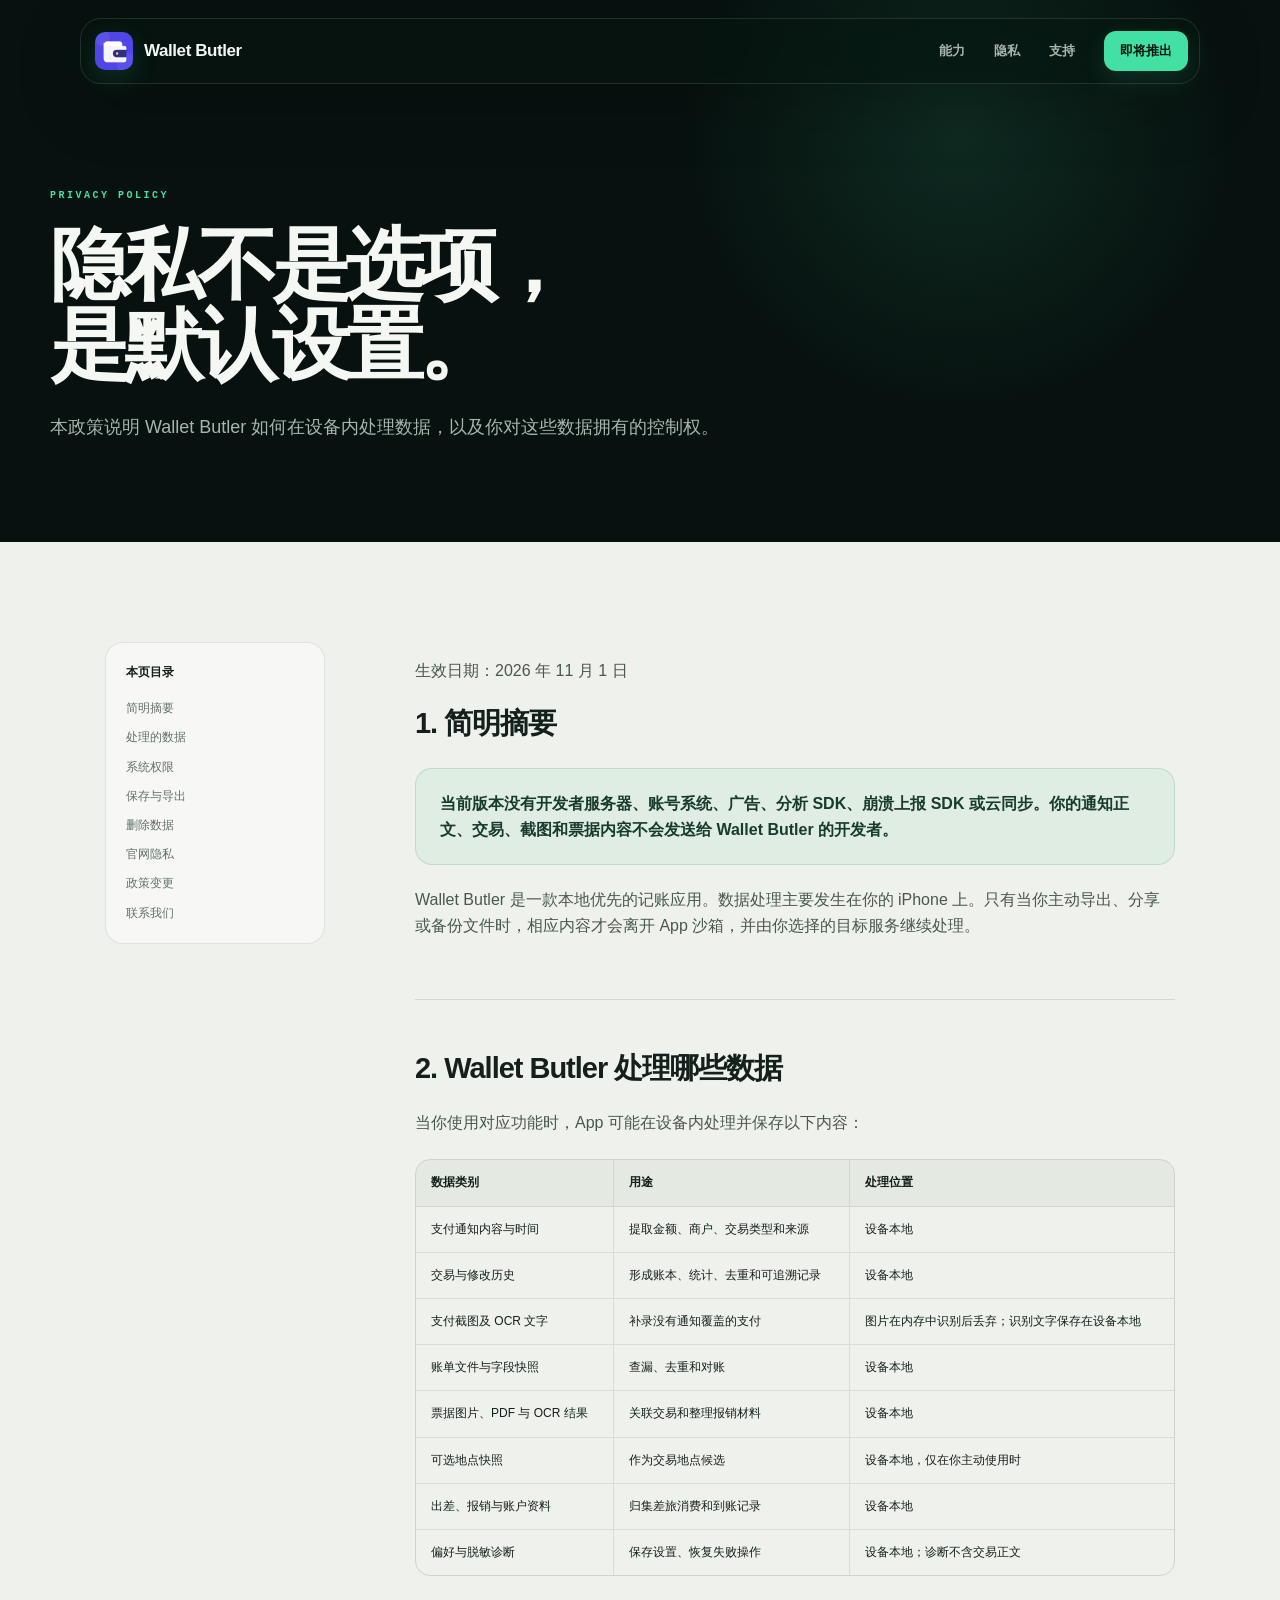
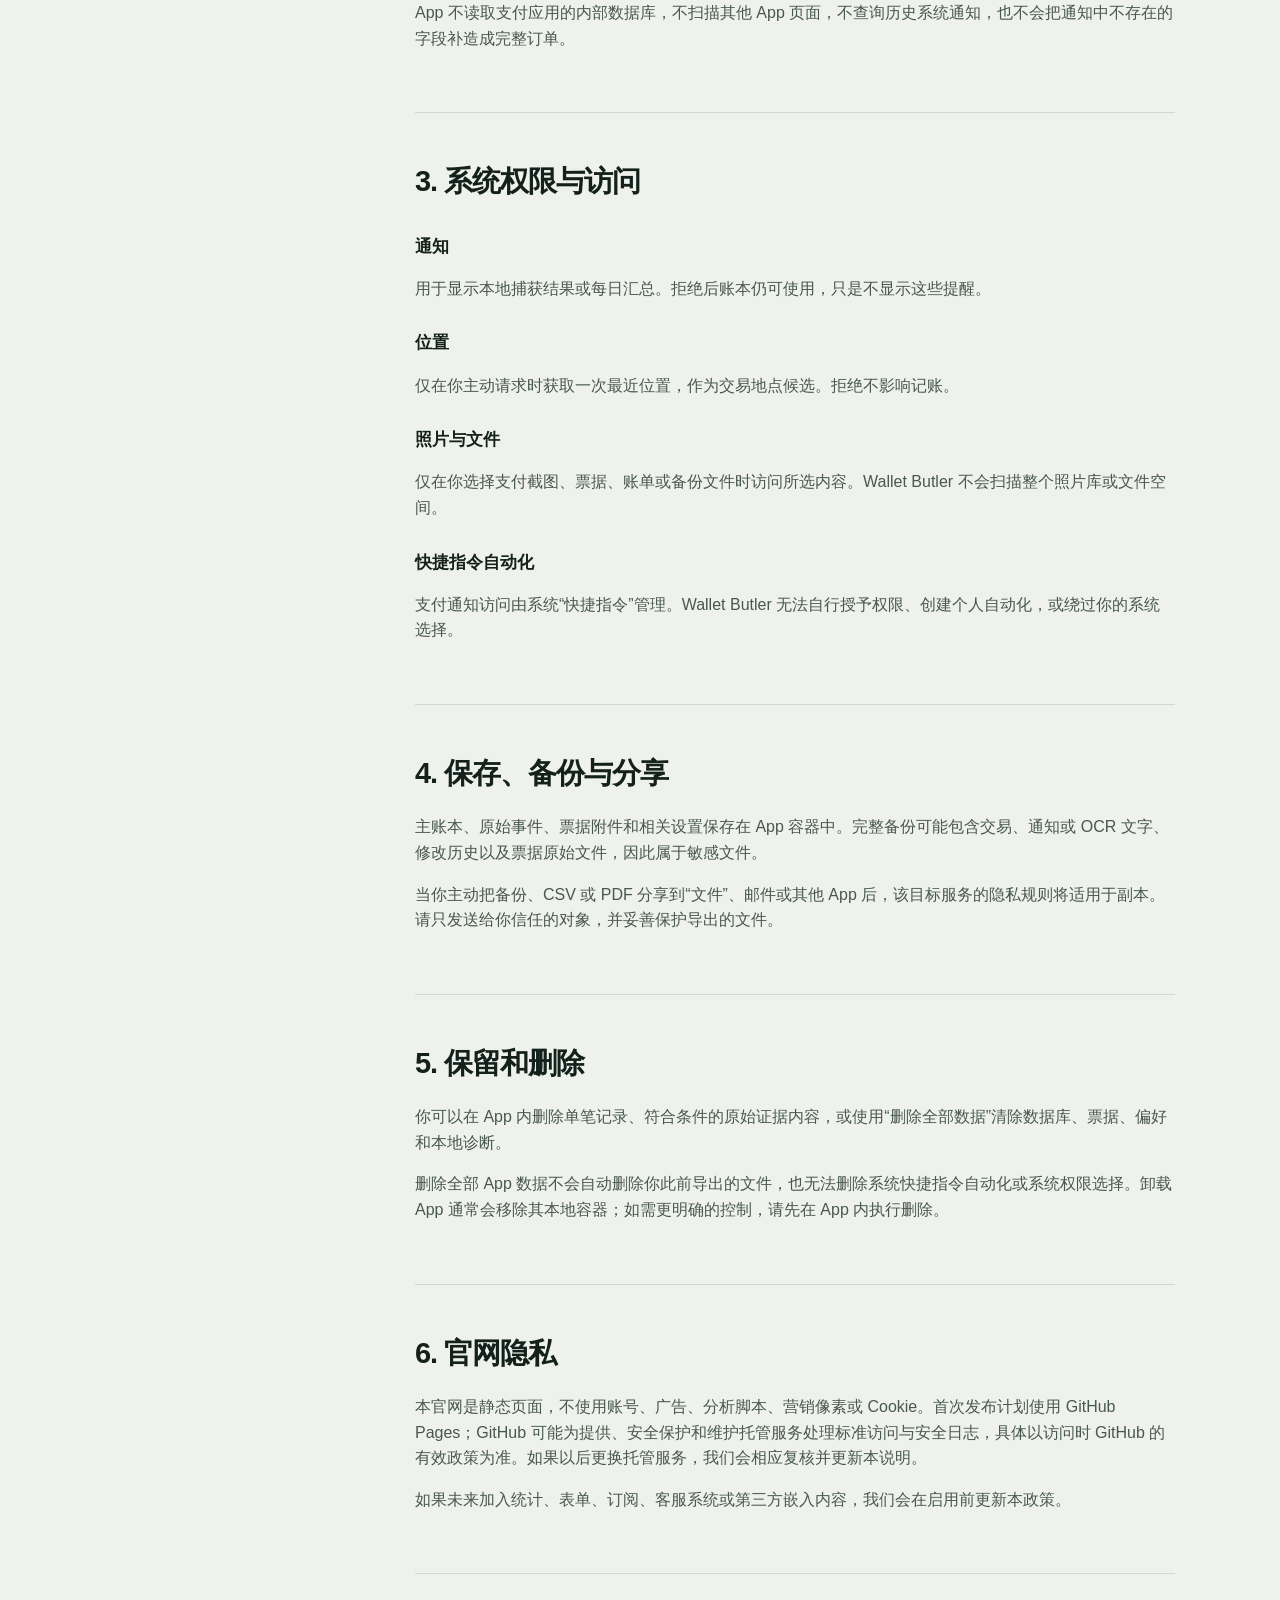
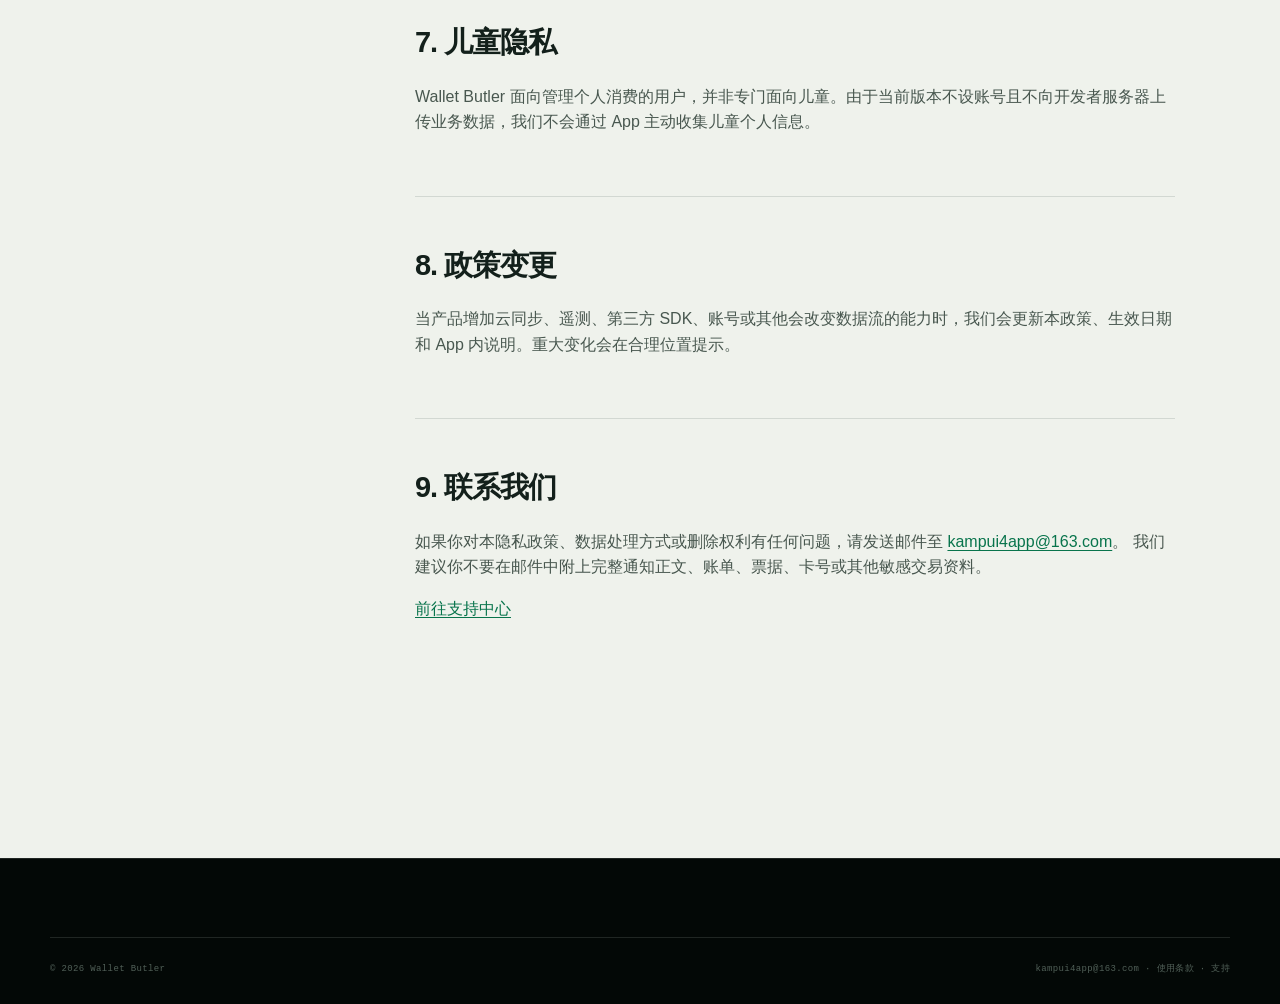
==== commit 304cfc57: "Add files via upload" ====
--- a/privacy.html
+++ b/privacy.html
@@ -133,7 +133,9 @@
           <section id="website">
             <h2>6. 官网隐私</h2>
             <p>
-              本官网是静态页面，不使用账号、广告、分析脚本、营销像素或 Cookie。托管服务商可能为安全与稳定性保存标准访问日志；其处理方式由实际部署时所选服务商的政策决定。
+              本官网是静态页面，不使用账号、广告、分析脚本、营销像素或 Cookie。首次发布计划使用 GitHub Pages；GitHub
+              可能为提供、安全保护和维护托管服务处理标准访问与安全日志，具体以访问时 GitHub
+              的有效政策为准。如果以后更换托管服务，我们会相应复核并更新本说明。
             </p>
             <p>如果未来加入统计、表单、订阅、客服系统或第三方嵌入内容，我们会在启用前更新本政策。</p>
           </section>
--- a/styles.css
+++ b/styles.css
@@ -847,6 +847,12 @@
   --stage-tilt-x: 0deg;
   --stage-tilt-y: 0deg;
   --stage-tilt-y-reverse: 0deg;
+  --stage-scroll-shift: 0px;
+  --stage-scroll-scale: 1;
+  translate: 0 var(--stage-scroll-shift);
+  scale: var(--stage-scroll-scale);
+  transform-origin: 50% 35%;
+  will-change: translate, scale;
 }
 
 .device-dashboard {
@@ -905,6 +911,40 @@
   -webkit-backdrop-filter: blur(26px) saturate(130%);
 }
 
+.scroll-cue {
+  position: absolute;
+  bottom: 72px;
+  left: 50%;
+  z-index: 5;
+  display: flex;
+  flex-direction: column;
+  align-items: center;
+  gap: 11px;
+  color: var(--ink-faint);
+  font-family: var(--font-mono);
+  font-size: 9px;
+  letter-spacing: 0.14em;
+  text-decoration: none;
+  transform: translateX(-50%);
+}
+
+.scroll-cue i {
+  position: relative;
+  width: 1px;
+  height: 48px;
+  overflow: hidden;
+  background: rgba(170, 211, 191, 0.14);
+}
+
+.scroll-cue i::after {
+  position: absolute;
+  inset: 0;
+  content: "";
+  background: linear-gradient(180deg, transparent, var(--green), transparent);
+  translate: 0 -100%;
+  animation: scroll-cue-flow 2.2s ease-in-out infinite;
+}
+
 .principle-rail > div {
   display: flex;
   align-items: center;
@@ -970,13 +1010,111 @@
   border-top-color: rgba(220, 240, 230, 0.08);
 }
 
+.story-layout {
+  position: relative;
+  display: grid;
+  grid-template-columns: 92px minmax(0, 1fr);
+  gap: 34px;
+  align-items: start;
+  margin-top: 68px;
+}
+
+.story-progress {
+  position: sticky;
+  top: 132px;
+  z-index: 8;
+  min-height: 390px;
+  padding: 22px 0;
+  display: flex;
+  flex-direction: column;
+  justify-content: space-between;
+}
+
+.story-progress-track {
+  position: absolute;
+  top: 42px;
+  bottom: 42px;
+  left: 9px;
+  width: 1px;
+  overflow: hidden;
+  background: rgba(187, 223, 205, 0.12);
+}
+
+.story-progress-track i {
+  --story-progress: 0;
+  position: absolute;
+  inset: 0;
+  display: block;
+  background: linear-gradient(180deg, var(--green-bright), rgba(67, 224, 164, 0.18));
+  box-shadow: 0 0 15px rgba(67, 224, 164, 0.34);
+  transform: scaleY(var(--story-progress));
+  transform-origin: top;
+  will-change: transform;
+}
+
+.story-progress a {
+  position: relative;
+  z-index: 1;
+  display: grid;
+  grid-template-columns: 20px 1fr;
+  align-items: center;
+  gap: 9px;
+  color: #50665b;
+  text-decoration: none;
+  transition: color 360ms ease, transform 460ms cubic-bezier(0.16, 1, 0.3, 1);
+}
+
+.story-progress a::before {
+  position: absolute;
+  left: 5px;
+  width: 9px;
+  height: 9px;
+  content: "";
+  background: #1a2a22;
+  border: 1px solid rgba(187, 223, 205, 0.18);
+  border-radius: 50%;
+  box-shadow: 0 0 0 5px #06100d;
+  transition:
+    background 360ms ease,
+    border-color 360ms ease,
+    box-shadow 360ms ease,
+    scale 460ms cubic-bezier(0.16, 1, 0.3, 1);
+}
+
+.story-progress span {
+  opacity: 0;
+  font-family: var(--font-mono);
+  font-size: 8px;
+}
+
+.story-progress b {
+  font-size: 10px;
+  font-weight: 650;
+  letter-spacing: 0.08em;
+}
+
+.story-progress a.is-active {
+  color: var(--ink);
+  transform: translateX(4px);
+}
+
+.story-progress a.is-active::before {
+  background: var(--green-bright);
+  border-color: var(--green-bright);
+  box-shadow:
+    0 0 0 6px rgba(67, 224, 164, 0.08),
+    0 0 24px rgba(67, 224, 164, 0.48);
+  scale: 1.12;
+}
+
 .experience-stack {
   display: flex;
   flex-direction: column;
-  gap: 34px;
+  gap: 54px;
 }
 
 .experience-scene {
+  --scene-parallax: 0px;
   position: relative;
   display: grid;
   grid-template-columns: minmax(0, 0.88fr) minmax(440px, 1.12fr);
@@ -994,10 +1132,15 @@
   box-shadow:
     0 40px 100px rgba(0, 0, 0, 0.18),
     inset 0 1px 0 rgba(255, 255, 255, 0.025);
+  opacity: 0.56;
+  transform: translate3d(0, var(--scene-parallax), 0) scale(0.972);
+  transform-origin: center;
+  will-change: transform, opacity;
   transition:
+    opacity 650ms ease,
     border-color 450ms ease,
     box-shadow 450ms ease,
-    translate 450ms cubic-bezier(0.2, 0.75, 0.2, 1);
+    filter 650ms ease;
 }
 
 .experience-scene::before {
@@ -1013,12 +1156,49 @@
   pointer-events: none;
 }
 
+.experience-scene.is-active,
 .experience-scene:hover {
+  opacity: 1;
   border-color: rgba(125, 239, 195, 0.18);
   box-shadow:
     0 50px 130px rgba(0, 0, 0, 0.28),
     inset 0 1px 0 rgba(255, 255, 255, 0.04);
-  translate: 0 -4px;
+  filter: saturate(1.06);
+}
+
+.experience-scene.is-active {
+  transform: translate3d(0, var(--scene-parallax), 0) scale(1);
+}
+
+.js .experience-scene .scene-copy > *,
+.js .experience-scene .scene-visual {
+  opacity: 0.38;
+  translate: 0 24px;
+  transition:
+    opacity 620ms ease,
+    translate 780ms cubic-bezier(0.16, 1, 0.3, 1);
+}
+
+.js .experience-scene .scene-copy > :nth-child(2) {
+  transition-delay: 55ms;
+}
+
+.js .experience-scene .scene-copy > :nth-child(3) {
+  transition-delay: 110ms;
+}
+
+.js .experience-scene .scene-copy > :nth-child(4) {
+  transition-delay: 165ms;
+}
+
+.js .experience-scene.is-active .scene-copy > *,
+.js .experience-scene.is-active .scene-visual {
+  opacity: 1;
+  translate: 0 0;
+}
+
+.js .experience-scene.is-active .scene-visual {
+  transition-delay: 120ms;
 }
 
 .experience-scene:nth-child(even) {
@@ -1348,6 +1528,12 @@
   border-top: 0;
 }
 
+.privacy-device-wrap {
+  --privacy-scroll-shift: 0px;
+  translate: 0 var(--privacy-scroll-shift);
+  will-change: translate;
+}
+
 .privacy-stage::after {
   position: absolute;
   right: 0;
@@ -1415,6 +1601,12 @@
   50% { translate: -4px -15px; }
 }
 
+@keyframes scroll-cue-flow {
+  0%, 12% { translate: 0 -100%; opacity: 0; }
+  30%, 72% { opacity: 1; }
+  100% { translate: 0 100%; opacity: 0; }
+}
+
 @keyframes real-device-drift {
   0%, 100% { translate: 0 0; }
   50% { translate: 5px -18px; }
@@ -1504,6 +1696,11 @@
     border-bottom: 0;
   }
 
+  .story-layout {
+    grid-template-columns: 68px minmax(0, 1fr);
+    gap: 18px;
+  }
+
   .experience-scene,
   .experience-scene:nth-child(even) {
     grid-template-columns: 1fr;
@@ -1543,6 +1740,66 @@
 
   .story-section {
     padding-block: 115px 140px;
+  }
+
+  .scroll-cue {
+    bottom: 48px;
+  }
+
+  .story-layout {
+    display: block;
+    margin-top: 34px;
+  }
+
+  .story-progress {
+    position: sticky;
+    top: 78px;
+    z-index: 20;
+    min-height: 58px;
+    padding: 0 18px;
+    margin: 0 -4px 28px;
+    flex-direction: row;
+    align-items: center;
+    border: 1px solid rgba(220, 240, 230, 0.1);
+    border-radius: 19px;
+    background: rgba(5, 14, 11, 0.82);
+    box-shadow: 0 18px 40px rgba(0, 0, 0, 0.22);
+    backdrop-filter: blur(20px) saturate(130%);
+    -webkit-backdrop-filter: blur(20px) saturate(130%);
+  }
+
+  .story-progress-track {
+    top: 28px;
+    right: 31px;
+    bottom: auto;
+    left: 31px;
+    width: auto;
+    height: 1px;
+  }
+
+  .story-progress-track i {
+    transform: scaleX(var(--story-progress));
+    transform-origin: left;
+  }
+
+  .story-progress a {
+    width: 28px;
+    height: 42px;
+    display: block;
+  }
+
+  .story-progress a::before {
+    top: 17px;
+    left: 9px;
+  }
+
+  .story-progress a.is-active {
+    transform: translateY(-2px);
+  }
+
+  .story-progress span,
+  .story-progress b {
+    display: none;
   }
 
   .experience-stack {
@@ -1558,7 +1815,7 @@
   }
 
   .experience-scene:hover {
-    translate: 0 0;
+    filter: none;
   }
 
   .scene-copy h3 {
@@ -1638,7 +1895,23 @@
   .trip-scene .trip-visual,
   .trip-route span,
   .trace-scene .trace-flow i,
-  .trace-scene .trace-flow em::after {
+  .trace-scene .trace-flow em::after,
+  .scroll-cue i::after {
     animation: none !important;
   }
-}
+
+  .product-stage,
+  .privacy-device-wrap,
+  .experience-scene {
+    translate: none !important;
+    scale: 1 !important;
+    transform: none;
+  }
+
+  .experience-scene,
+  .js .experience-scene .scene-copy > *,
+  .js .experience-scene .scene-visual {
+    opacity: 1;
+    translate: none;
+  }
+}
